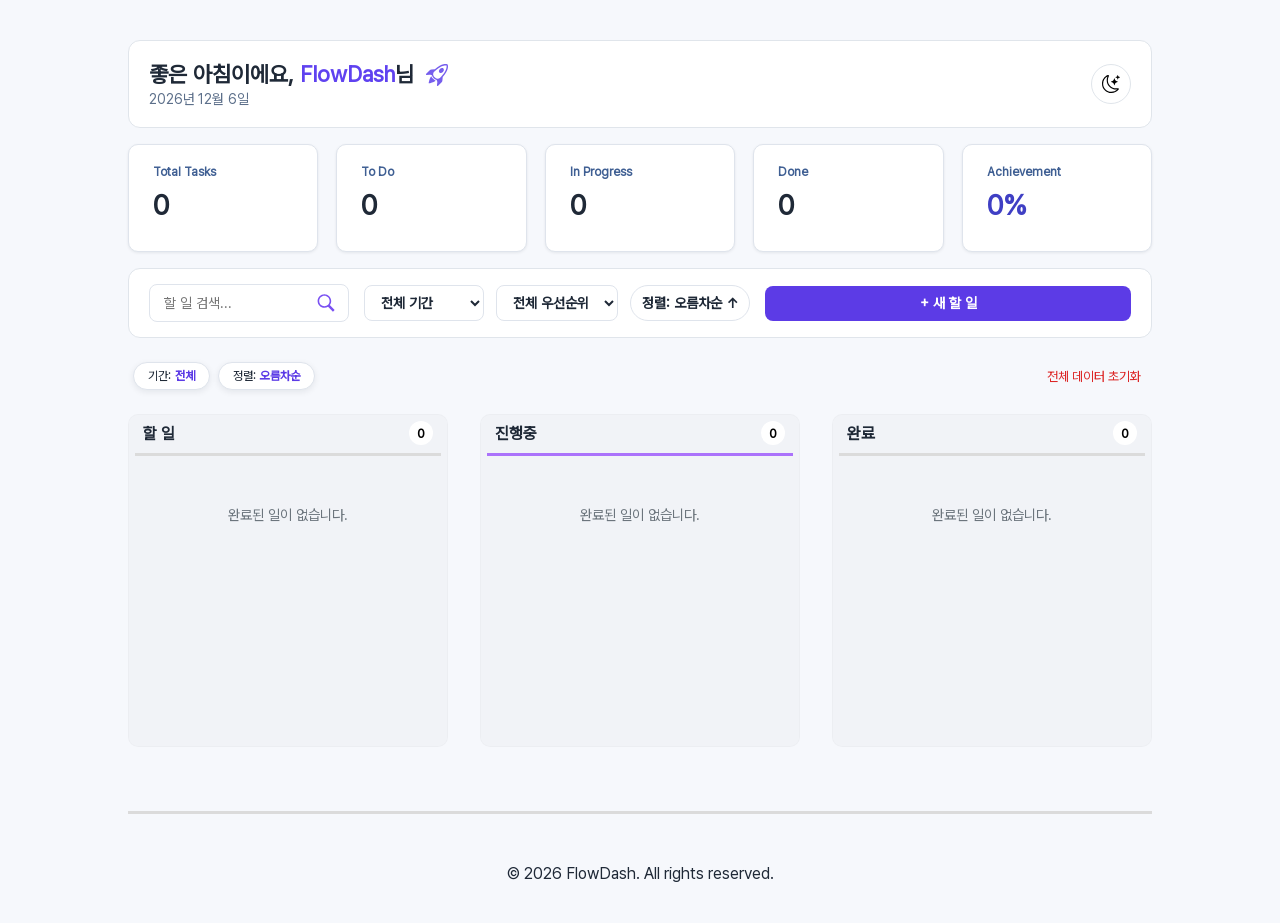
==== index.html @ 1a7e43b2 "조민호 삭제 확인 문구 추가" ====
<!doctype html>
<html lang="ko">
  <head>
    <meta charset="UTF-8" />
    <meta name="viewport" content="width=device-width, initial-scale=1.0" />
    <title>FlowDash</title>
    <link rel="stylesheet" href="reset.css" />
    <link rel="stylesheet" href="base.css" />
  </head>
  <body>
    <!-- 0708 정우석 헤더작업 -->

    <div class="container">
      <div class="header">
        <div class="header-text-box">
          <h1>
            <span id="greeting-message">안녕하세요</span>
            <span id="nickname" class="nickname-display">Task</span>님
            <span id="random-icon"></span>
          </h1>
          <p id="current-date" class="header-date"></p>
        </div>
        <button id="theme-toggle" class="theme-toggle-btn" title="테마 변경">
          <svg
            xmlns="http://www.w3.org/2000/svg"
            width="18"
            height="18"
            fill="currentColor"
            class="bi bi-moon-stars"
            viewBox="0 0 16 16"
          >
            <path
              d="M6 .278a.77.77 0 0 1 .08.858 7.2 7.2 0 0 0-.878 3.46c0 4.021 3.278 7.277 7.318 7.277q.792-.001 1.533-.16a.79.79 0 0 1 .81.316.73.73 0 0 1-.031.893A8.35 8.35 0 0 1 8.344 16C3.734 16 0 12.286 0 7.71 0 4.266 2.114 1.312 5.124.06A.75.75 0 0 1 6 .278M4.858 1.311A7.27 7.27 0 0 0 1.025 7.71c0 4.02 3.279 7.276 7.319 7.276a7.32 7.32 0 0 0 5.205-2.162q-.506.063-1.029.063c-4.61 0-8.343-3.714-8.343-8.29 0-1.167.242-2.278.681-3.286"
            />
            <path
              d="M10.794 3.148a.217.217 0 0 1 .412 0l.387 1.162c.173.518.579.924 1.097 1.097l1.162.387a.217.217 0 0 1 0 .412l-1.162.387a1.73 1.73 0 0 0-1.097 1.097l-.387 1.162a.217.217 0 0 1-.412 0l-.387-1.162A1.73 1.73 0 0 0 9.31 6.593l-1.162-.387a.217.217 0 0 1 0-.412l1.162-.387a1.73 1.73 0 0 0 1.097-1.097zM13.863.099a.145.145 0 0 1 .274 0l.258.774c.115.346.386.617.732.732l.774.258a.145.145 0 0 1 0 .274l-.774.258a1.16 1.16 0 0 0-.732.732l-.258.774a.145.145 0 0 1-.274 0l-.258-.774a1.16 1.16 0 0 0-.732-.732l-.774-.258a.145.145 0 0 1 0-.274l.774-.258c.346-.115.617-.386.732-.732z"
            />
          </svg>

          <svg
            xmlns="http://www.w3.org/2000/svg"
            width="16"
            height="16"
            fill="currentColor"
            class="bi bi-sun-fill"
            viewBox="0 0 16 16"
          >
            <path
              d="M8 12a4 4 0 1 0 0-8 4 4 0 0 0 0 8M8 0a.5.5 0 0 1 .5.5v2a.5.5 0 0 1-1 0v-2A.5.5 0 0 1 8 0m0 13a.5.5 0 0 1 .5.5v2a.5.5 0 0 1-1 0v-2A.5.5 0 0 1 8 13m8-5a.5.5 0 0 1-.5.5h-2a.5.5 0 0 1 0-1h2a.5.5 0 0 1 .5.5M3 8a.5.5 0 0 1-.5.5h-2a.5.5 0 0 1 0-1h2A.5.5 0 0 1 3 8m10.657-5.657a.5.5 0 0 1 0 .707l-1.414 1.415a.5.5 0 1 1-.707-.708l1.414-1.414a.5.5 0 0 1 .707 0m-9.193 9.193a.5.5 0 0 1 0 .707L3.05 13.657a.5.5 0 0 1-.707-.707l1.414-1.414a.5.5 0 0 1 .707 0m9.193 2.121a.5.5 0 0 1-.707 0l-1.414-1.414a.5.5 0 0 1 .707-.707l1.414 1.414a.5.5 0 0 1 0 .707M4.464 4.465a.5.5 0 0 1-.707 0L2.343 3.05a.5.5 0 1 1 .707-.707l1.414 1.414a.5.5 0 0 1 0 .708"
            />
          </svg>
        </button>
      </div>
      <!-- 0708 정우석 헤더작업 끝 -->

      <!-- 0708 조민호 통계대쉬보드 작업-->
      <section class="stats-section" aria-label="Todo statistics">
        <article class="stat-card">
          <h3 class="stat-title">Total Tasks</h3>
          <p class="stat-number" id="stat-total">0</p>
        </article>

        <article class="stat-card">
          <h3 class="stat-title">To Do</h3>
          <p class="stat-number" id="stat-todo">0</p>
        </article>

        <article class="stat-card">
          <h3 class="stat-title">In Progress</h3>
          <p class="stat-number" id="stat-doing">0</p>
        </article>

        <article class="stat-card">
          <h3 class="stat-title">Done</h3>
          <p class="stat-number" id="stat-done">0</p>
        </article>

        <article class="stat-card">
          <h3 class="stat-title">Achievement</h3>
          <p class="stat-number achievement" id="stat-achievement">0%</p>
        </article>
        <!-- 0708 조민호 통계대쉬보드 작업 끝 -->
      </section>

      <!-- 0708 정현우 서치부분 시작 -->
      <!-- 0709 정현우 서치부분 (검색창 깨짐 > 수정중) -->
      <section class="search-section">
        <div class="search-div">
          <div class="search-left-group">
            <div class="search-box">
              <input
                id="todo-search-input"
                type="search"
                placeholder="할 일 검색..."
              />
              <button type="button" class="search-btn">
                <svg
                  xmlns="http://www.w3.org/2000/svg"
                  x="0px"
                  y="0px"
                  width="20"
                  height="20"
                  viewBox="0 0 50 50"
                  style="fill: #7950f2"
                >
                  <path
                    d="M 21 3 C 11.601563 3 4 10.601563 4 20 C 4 29.398438 11.601563 37 21 37 C 24.355469 37 27.460938 36.015625 30.09375 34.34375 L 42.375 46.625 L 46.625 42.375 L 34.5 30.28125 C 36.679688 27.421875 38 23.878906 38 20 C 38 10.601563 30.398438 3 21 3 Z M 21 7 C 28.199219 7 34 12.800781 34 20 C 34 27.199219 28.199219 33 21 33 C 13.800781 33 8 27.199219 8 20 C 8 12.800781 13.800781 7 21 7 Z"
                  ></path>
                </svg>
              </button>
            </div>
            <!-- 0711 조민호 현우님 부분 수정 작업 시작 -->
            <div class="date-div">
              <select id="period-select" name="date-select">
                <option>전체 기간</option>
                <option>오늘</option>
                <option>최근 7일</option>
              </select>

              <select id="priority-select" name="prio-select">
                <option>전체 우선순위</option>
                <option>낮음</option>
                <option>중간</option>
                <option>높음</option>
              </select>

              <button
                type="button"
                id="sort-toggle-btn"
                class="sort-toggle-btn"
                data-sort="asc"
              >
                정렬: 오름차순 ↑
              </button>
            </div>
          </div>
          <!-- 0711 조민호 현우님 부분 수정 작업 끝 -->
          <button type="button" class="add-work">+ 새 할 일</button>
        </div>
        <!-- 0711 조민호 검색 칩 수정 작업 시작 -->
        <div class="prio-div">
          <div class="filter-chip-group">
            <button type="button" class="prio-btn" id="period-chip">
              기간: <span id="period-chip-text">전체</span>
            </button>

            <button type="button" class="prio-btn" id="sort-chip">
              정렬: <span id="sort-chip-text">오름차순</span>
            </button>

            <button
              type="button"
              class="search-chip is-hidden"
              id="search-chip"
            >
              검색: <span id="search-chip-text"></span>
            </button>

            <button type="button" class="prio-btn is-hidden" id="priority-chip">
              우선순위: <span id="priority-chip-text"></span>
            </button>
          </div>

          <button type="button" class="all-data-reset">
            전체 데이터 초기화
          </button>
        </div>
        <!-- 0711 조민호 검색 칩 수정 작업 끝 -->
        <dialog class="new-dial">
          <form method="dialog" class="add-dial">
            <h2>새 할 일</h2>
            <span id="title-error" class="title-error-msg">내용을 입력하세요</span></h2>
            <div class="title-dial">
              <label>제목*</label>
              <input
                class="title-input"
                ,
                type="text"
                placeholder="할 일을 입력하세요..."
              />
            </div>

            <div class="text-dial">
              <label>내용</label>
              <input
                class="content-input"
                ,
                type="text"
                placeholder="내용을 입력하세요..."
              />
            </div>

            <div class="date-dial">
              <label>마감일</label>
              <input class="date-input" , type="date" />
            </div>

            <div class="prio-dial">
              <label>우선순위</label>
              <div class="radio-group">
                <input
                  type="radio"
                  id="prio-high"
                  name="priority"
                  value="높음"
                />
                <label for="prio-high" class="label-high">높음</label>

                <input
                  type="radio"
                  id="prio-mid"
                  name="priority"
                  value="중간"
                />
                <label for="prio-mid" class="label-mid">중간</label>
                <input
                  type="radio"
                  id="prio-low"
                  name="priority"
                  value="낮음"
                  checked
                />
                <label for="prio-low" class="label-low">낮음</label>
              </div>
            </div>

            <div class="status-dial">
              <label>상태</label>
              <select>
                <option>할 일</option>
                <option>진행중</option>
                <option>완료</option>
              </select>
            </div>

            <div class="dial-btn">
              <button type="button" class="dial-cancle-btn">취소</button>
              <button type="submit" class="dial-add-btn">추가하기</button>
            </div>
          </form>
        </dialog>
        <!-- 0714 조민호 삭제 확인 문구 시작 -->
        <dialog class="delete-dial">
        <div class="delete-dial-box">
          <h2 id="delete-modal-title">할 일 삭제</h2>
          <p id="delete-modal-message">
          이 할 일을 정말로 삭제하시겠습니까?<br />
          삭제한 할 일은 복구할 수 없습니다.
          </p>
        <div class="delete-dial-btn">
      <button type="button" class="delete-cancel-btn">취소</button>
      <button type="button" class="delete-confirm-btn">삭제</button>
        </div>
      </div>
    </dialog>
    <!-- 0714 조민호 삭제 확인 문구 끝 -->
      </section>
      <!-- 0708 정현우 서치부분 끝-->
      <!-- 0709 정현우 서치부분 (검색창 깨짐 > 수정중) -->

      <!--07/08 최우원 시작-->
      <section class="todo_section">
        <div class="todo-list">
          <h2 class="title">
            할 일
            <span class="todo-count">0</span>
          </h2>
          <div class="todo-items"></div>
          <p class="hidden-message">완료된 일이 없습니다.</p>
        </div>
        <div class="in-progress-list">
          <h2 class="title">
            진행중
            <span class="in-progress-count">0</span>
          </h2>
          <div class="in-progress-items"></div>
          <p class="hidden-message">완료된 일이 없습니다.</p>
        </div>
        <div class="done-list">
          <h2 class="title">
            완료
            <span class="done-count">0</span>
          </h2>
          <div class="done-items"></div>
          <p class="hidden-message">완료된 일이 없습니다.</p>
        </div>
      </section>
      <footer>&copy; 2026 FlowDash. All rights reserved.</footer>
      <!--07/08 최우원 끝-->
    </div>

    <!--07/10 최우원 시작-->
    <template class="todo-template">
      <article class="todo-card">
        <div class="todo-card_header">
          <span class="todo-card__priority"></span>
          <span class="todo_card_delete">X</span>
        </div>

        <h3 class="todo-card__title-text"></h3>

        <p class="todo-card__content-text"></p>

        <div class="todo-card__info">
          <span class="todo-card__date">
            <span class="todo-card__icon">📅</span>
            <span class="todo-card__date-text"></span>
            <span class="todo-card__time"></span>
          </span>
        </div>
        <div class="todo-card__modify hidden">
          <span class="todo-card__modify-icon">✏️</span>
          <span class="todo-card__modify-date-text"></span>
          <span class="todo-card__modify-time"></span>
        </div>
      </article>
    </template>
    <!--07/10 최우원 끝-->

    <script defer src="app.js"></script>
  </body>
</html>
---- base.css ----
@font-face {
  font-family: "PretendardVariable";
  src: url("./fonts/PretendardVariable.ttf") format("truetype");
  font-weight: normal;
  font-style: normal;
}

body {
  margin: 0;

  background-color: #e0e5eb;
  font-family: "PretendardVariable", Arial, sans-serif;
  color: #131820;

  background-color: #e0e5eb;
  font-family: Arial, sans-serif;
  color: #131820;

  background-color: #f6f8fc;
  font-family: "PretendardVariable", Arial, sans-serif;
  color: #1f2937;
}

/* 0708 정우석*/
.container {
  max-width: 1200px;
  /*width: 100%;*/
  width: 80%;
  margin: 40px auto;
}

.header {
  display: flex;
  justify-content: space-between;
  align-items: center;
  background-color: #fff;
  /*padding: 22px;*/
  padding: 20px;
  border-radius: 12px;
  border: 1px solid #e0e5eb;
}

.header-text-box h1 {
  margin-top: 0;
  margin-bottom: 4px;
  font-size: 22px;
}

.header-date {
  color: #5c6f8a;
  font-weight: 400;
  font-size: 14px;
  margin: 0;
  letter-spacing: -0.1px;
}

.nickname-display {
  color: #5f42f0;
  font-weight: bold;
}

.theme-toggle-btn {
  background: none;
  border: 1px solid #e0e5eb;
  border-radius: 50%;
  width: 40px;
  height: 40px;
  font-size: 20px;
  display: flex;
  align-items: center;
  justify-content: center;
  cursor: pointer;
}

.theme-toggle-btn:hover {
  background-color: #e0e5eb;
  border-color: #5f42f0;
  color: #5f42f0;
}
/* 0708 정우석 헤더 작업 끝*/

/* 0711 정우석 다크모드 추가 */
body {
  margin: 0;
  background-color: #f6f8fc;
  font-family: "PretendardVariable", Arial, sans-serif;
  color: #1f2937;
  transition:
    background-color 0.3s ease,
    color 0.3s ease;
}

.theme-toggle-btn .bi-sun-fill,
.theme-toggle-btn .bi-moon-stars {
  display: none;
}

body:not(.dark) .theme-toggle-btn .bi-moon-stars {
  display: block;
}

body.dark .theme-toggle-btn .bi-sun-fill {
  display: block;
}

/* 0710 정우석 닉네임 편집 작업 시작 */
.nickname-display {
  cursor: pointer;
  padding: 0;
  border-bottom: 2px solid transparent;
  transition: background-color 0.2s;
}

.nickname-display:hover {
  border-color: #5f42f0;
}

.nickname-input {
  font-size: 1em;
  font-weight: bold;
  color: #5f32f0;
  border: 1px solid #1a56db;
  border-radius: 0.2em;
  outline: none;
  padding: 0 0.2em;
  margin: 0;
  background-color: #f6f6fc;
  box-sizing: border-box;
}
/* 0710 정우석 닉네임 편집 작업 끝 */

/* 0708 조민호 통계대쉬보드 작업*/

.stats-section {
  display: grid;
  grid-template-columns: repeat(5, 1fr);
  gap: 18px;
  /*padding: 16px 24px;*/
  padding: 16px 0;
}

.stat-card {
  /*min-height: 86px;*/
  height: 12vh;
  padding: 20px 24px;
  background-color: #ffffff;
  border: 1px solid #dfe4ec;
  border-radius: 10px;
  box-shadow: 0 1px 3px rgba(15, 23, 42, 0.08);
}

.stat-card:hover {
  transform: translateY(-1px);
  box-shadow: 0 8px 18px rgba(15, 23, 42, 0.14);
  border-color: #c9d3e3;
}

.stat-title {
  margin: 0 0 12px;
  font-size: 12px;
  font-weight: 600;
  color: #3f5f93;
}

.stat-number {
  margin: 0;
  font-size: 28px;
  font-weight: 800;
  line-height: 1;
  color: #1f2937;
}

.stat-number.achievement {
  color: #3f3fc4;
}

@media (min-width: 320px) and (max-width: 768px) {
  .stats-section {
    /*grid-template-columns: 1fr;*/
    grid-template-columns: repeat(2, 1fr);
    /*padding: 12px;*/
    padding: 12px 0 12px;
    gap: 12px;
  }

  .stat-card {
    padding: 18px 20px;
  }
}

@media (min-width: 768px) and (max-width: 1199px) {
  .stats-section {
    grid-template-columns: repeat(3, 1fr);
  }

  .stat-card:last-child {
    /*grid-column: span 2;*/
    grid-column: span 1;
  }
}

@media (min-width: 1200px) {
  .stats-section {
    grid-template-columns: repeat(5, 1fr);
  }
}

/* 0708 조민호 통계대쉬보드 작업 끝*/

/* 0708 정현우 css 시작 */
/* 0709 정현우 @media 쿼리추가 */
/* 0711 새할일창 css 추가 */
.search-section {
  width: 100%;
}

.search-div {
  display: flex;
  align-items: center;
  justify-content: space-between;
  background-color: #ffffff;
  padding: 15px 20px;
  border-radius: 12px;
  border: 1px solid #e0e5eb;
  gap: 15px;
  width: 100%;
  box-sizing: border-box;
  margin-bottom: 24px;
}

.search-left-group {
  display: flex;
  align-items: center;
  gap: 15px;
  flex: none;
}

.search-box {
  display: flex;
  align-items: center;
  border: 1px solid #dfe4ec;
  border-radius: 8px;
  padding: 8px 12px;
  background-color: #ffffff;
  width: 200px;
}

.search-box input[type="search"] {
  border: 0;
  font-size: 14px;
  color: #1f2937;
  width: 100%;
  outline: none;
  background: transparent;
}

.search-btn {
  background: none;
  border: none;
  cursor: pointer;
  font-size: 14px;
  padding: 0;
  display: flex;
  align-items: center;
  justify-content: center;
}

.date-div {
  display: flex;
  align-items: center;
  gap: 12px;
}

.date-div select {
  padding: 8px 12px;
  border: 1px solid #dfe4ec;
  border-radius: 8px;
  font-size: 14px;
  color: #1f2937;
  outline: none;
  background-color: #ffffff;
  cursor: pointer;
  width: auto;
  min-width: 120px;
  font-weight: 600;
}

.add-work {
  background-color: #5c3be6;
  color: #ffffff;
  border: none;
  border-radius: 8px;
  padding: 12px 24px;
  font-size: 14px;
  font-weight: 600;
  cursor: pointer;
  white-space: nowrap;
  flex: 1;
  display: flex;
  align-items: center;
  justify-content: center;
  height: 35px;
}

.prio-div {
  display: flex;
  align-items: center;
  justify-content: space-between;
  margin-top: 0px;
  margin-bottom: 24px;
  padding: 0 5px;
}

.prio-btn {
  background-color: #ffffff;
  border: 1px solid #dfe4ec;
  border-radius: 20px;
  padding: 6px 14px;
  font-size: 12px;
  color: #1f2937;
  cursor: pointer;
}

.all-data-reset {
  background: none;
  border: none;
  color: #dc2626;
  font-size: 13px;
  font-weight: 500;
  cursor: pointer;
}

dialog.new-dial {
  border: 1px solid #e0e5eb;
  border-radius: 16px;
  box-shadow: 0 10px 25px rgba(0, 0, 0, 0.05);
  padding: 28px;
  width: 100%;
  max-width: 440px;
  background-color: #ffffff;
}

dialog.new-dial::backdrop {
  background-color: rgba(0, 0, 0, 0.3);
}

.add-dial {
  display: flex;
  flex-direction: column;
  gap: 20px;
}

.add-dial h2 {
  margin: 0 0 4px 0;
  font-size: 22px;
  font-weight: 700;
  color: #1f2937;
}

.title-dial,
.text-dial,
.date-dial,
.prio-dial,
.status-dial {
  display: flex;
  flex-direction: column;
  gap: 8px;
}

.add-dial label {
  font-size: 14px;
  font-weight: 600;
  color: #4b5563;
}

.add-dial input[type="text"],
.add-dial input[type="date"],
.add-dial select {
  width: 100%;
  box-sizing: border-box;
  padding: 12px 14px;
  border: 1px solid #dfe4ec;
  border-radius: 10px;
  font-size: 14px;
  color: #1f2937;
  background-color: #ffffff;
  outline: none;
  appearance: none;
}

.status-dial {
  position: relative;
}

.status-dial select {
  background-image: url("data:image/svg+xml,%3Csvg xmlns='http://www.w3.org/2000/svg' width='12' height='12' fill='%234b5563' viewBox='0 0 16 16'%3E%3Cpath d='M7.247 11.14 2.451 5.658C1.885 5.013 2.345 4 3.204 4h9.592a1 1 0 0 1 .753 1.659l-4.796 5.48a1 1 0 0 1-1.506 0z'/%3E%3C/svg%3E");
  background-repeat: no-repeat;
  background-position: calc(100% - 14px) center;
  padding-right: 40px;
}

.radio-group {
  display: flex;
  gap: 10px;
}

.radio-group input[type="radio"] {
  display: none;
}

.radio-group label {
  flex: 1;
  text-align: center;
  padding: 10px 0;
  border: 1px solid #dfe4ec;
  border-radius: 20px;
  font-size: 14px;
  cursor: pointer;
  background-color: #ffffff;
  transition: all 0.2s ease;
}

.radio-group .label-high {
  color: #dc2626;
  border-color: #fca5a5;
}
.radio-group .label-mid {
  color: #d97706;
  border-color: #fcd34d;
}
.radio-group .label-low {
  color: #059669;
  border-color: #6ee7b7;
}

.radio-group input[id="prio-high"]:checked + label {
  background-color: #dc2626;
  color: #ffffff;
  border-color: #dc2626;
}
.radio-group input[id="prio-mid"]:checked + label {
  background-color: #d97706;
  color: #ffffff;
  border-color: #d97706;
}
.radio-group input[id="prio-low"]:checked + label {
  background-color: #059669;
  color: #ffffff;
  border-color: #059669;
}

.dial-btn {
  display: flex;
  justify-content: flex-end;
  gap: 12px;
  margin-top: 10px;
}

.dial-cancle-btn,
.dial-add-btn {
  padding: 12px 20px;
  border-radius: 10px;
  font-size: 14px;
  font-weight: 600;
  cursor: pointer;
  border: none;
}

.dial-cancle-btn {
  background-color: #f3f4f6;
  color: #4b5563;
}

.dial-add-btn {
  background-color: #7950f2;
  color: #ffffff;
}

@media (max-width: 768px) {
  .search-div {
    flex-direction: column;
    align-items: stretch;
    margin-bottom: 24px;
    gap: 15px;
  }

  .search-left-group {
    flex-direction: column;
    align-items: stretch;
    gap: 12px;
  }

  .date-div {
    flex-direction: column;
    align-items: stretch;
    gap: 8px;
  }

  .search-box {
    width: 100%;
  }

  .add-work {
    width: 100%;
  }
}
.prio-div {
  display: flex;
  align-items: center;
  justify-content: space-between;
  margin-top: 0px;
  padding: 0 5px;
}

.prio-btn {
  background-color: #ffffff;
  border: 1px solid #dfe4ec;
  border-radius: 20px;
  padding: 6px 14px;
  font-size: 12px;
  color: #1f2937;
  cursor: pointer;
}

.all-data-reset {
  background: none;
  border: none;
  color: #dc2626;
  font-size: 13px;
  font-weight: 500;
  cursor: pointer;
}

@media (max-width: 768px) {
  .search-div {
    flex-direction: column;
    align-items: stretch;
    gap: 15px;
  }

  .search-left-group {
    flex-direction: column;
    align-items: stretch;
    gap: 12px;
  }

  .date-div {
    flex-direction: column;
    align-items: stretch;
    gap: px;
  }

  .search-box {
    width: 100%;
  }

  .add-work {
    width: 100%;
    margin-left: 0;
  }
}

.prio-div {
  display: flex;
  align-items: center;
  justify-content: space-between;
  margin-top: 12px;
  padding: 0 5px;
}

.prio-btn {
  background-color: #ffffff;
  border: 1px solid #dfe4ec;
  border-radius: 20px;
  padding: 6px 14px;
  font-size: 12px;
  color: #1f2937;
  cursor: pointer;
}

.all-data-reset {
  background: none;
  border: none;
  color: #dc2626;
  font-size: 13px;
  font-weight: 500;
  cursor: pointer;
}

@media (max-width: 768px) {
  .search-div {
    flex-direction: column;
    align-items: stretch;
    gap: 15px;
  }

  .search-left-group {
    flex-direction: column;
    align-items: stretch;
    gap: 12px;
  }

  .date-div {
    flex-direction: column;
    align-items: stretch;
    gap: 8px;
  }

  .add-work {
    width: 100%;
  }
}

.prio-div {
  display: flex;
  align-items: center;
  justify-content: space-between;
  margin-top: 15px;
  padding: 0 5px;
}

.prio-btn {
  background-color: #ffffff;
  border: 1px solid #dfe4ec;
  border-radius: 20px;
  padding: 6px 14px;
  font-size: 12px;
  color: #1f2937;
  cursor: pointer;
}

.all-data-reset {
  background: none;
  border: none;
  color: #dc2626;
  font-size: 13px;
  font-weight: 500;
  cursor: pointer;
}

@media (max-width: 768px) {
  .search-div {
    flex-direction: column;
    align-items: stretch;
    gap: 15px;
  }

  .search-left-group {
    flex-direction: column;
    align-items: stretch;
    gap: 12px;
  }

  .date-div {
    flex-direction: column;
    align-items: stretch;
    gap: 8px;
  }

  .add-work {
    width: 100%;
  }
}

@media (max-width: 480px) {
  .search-all-box {
    display: flex;
    flex-direction: column;
    padding: 12px;
    gap: 12px;
  }

  .search-left-box {
    display: flex;
    flex-direction: column;
    width: 100%;
    gap: 8px;
  }

  .search-search-box,
  .date-div,
  .add-work {
    width: 100%;
  }
}

@media (min-width: 480px) and (max-width: 768px) {
  .search-all-box {
    display: flex;
    flex-wrap: wrap;
    padding: 12px;
    gap: 12px;
  }
}

@media (min-width: 768px) and (max-width: 1199px) {
  .search-all-box {
    display: flex;
    flex-direction: row;
    justify-content: space-between;
    align-items: center;
    padding: 12px;
    gap: 12px;
  }

  .search-left-box {
    display: flex;
    flex-direction: row;
    align-items: center;
    gap: 12px;
    flex: 1;
  }
}
dialog.new-dial {
  border: 1px solid #e0e5eb;
  border-radius: 12px;
  box-shadow: 0 4px 16px rgba(0, 0, 0, 0.08);
  padding: 24px;
  width: 100%;
  max-width: 400px;
  background-color: #ffffff;
}

dialog.new-dial::backdrop {
  background-color: rgba(0, 0, 0, 0.4);
}

.add-dial {
  display: flex;
  flex-direction: column;
  gap: 16px;
}

.add-dial h2 {
  margin: 0 0 4px 0;
  font-size: 20px;
  font-weight: bold;
  color: #1f2937;
}

.title-dial,
.content-dial,
.date-dial,
.prio-dial,
.dial-dial {
  display: flex;
  flex-direction: column;
  gap: 8px;
}

.add-dial label {
  font-size: 14px;
  font-weight: 600;
  color: #4b5563;
}

.add-dial input[type="text"],
.add-dial input[type="date"],
.add-dial textarea {
  width: 100%;
  box-sizing: border-box;
  padding: 10px 12px;
  border: 1px solid #dfe4ec;
  border-radius: 8px;
  font-size: 14px;
  color: #1f2937;
  background-color: #ffffff;
  outline: none;
}

.add-dial textarea {
  resize: none;
  height: 70px;
}

.radio-group,
.dial-check {
  display: flex;
  gap: 8px;
}

.radio-group input[type="radio"],
.dial-check input[type="radio"] {
  display: none;
}

.radio-group label,
.dial-check label {
  flex: 1;
  text-align: center;
  padding: 10px 0;
  border: 1px solid #dfe4ec;
  border-radius: 8px;
  font-size: 14px;
  color: #4b5563;
  background-color: #ffffff;
  cursor: pointer;
}

.radio-group input[type="radio"]:checked + label,
.dial-check input[type="radio"]:checked + label {
  background-color: #7950f2;
  color: #ffffff;
  border-color: #7950f2;
}

.dial-btn {
  display: flex;
  justify-content: flex-end;
  gap: 12px;
  margin-top: 8px;
}

.dial-cancle-btn,
.dial-add-btn {
  padding: 10px 16px;
  border-radius: 8px;
  font-size: 14px;
  font-weight: 600;
  cursor: pointer;
}

.dial-cancle-btn {
  background-color: #f3f4f6;
  border: 1px solid #e5e7eb;
  color: #4b5563;
}

.dial-add-btn {
  background-color: #7950f2;
  border: 1px solid #7950f2;
  color: #ffffff;
}

.error-msg {
  color: #ef4444;
}

.title-error-msg {
  color: #ff4d4f;

  font-size: 13px;
  font-weight: bold;
  margin-bottom: 2px;
}

/* 0708 정현우 css 끝 */
/* 0709 정현우 @media 쿼리추가 */
/* 0711 새할일창 css 추가 */

/* 07/10 최우원 작업 시작 */

.todo-card {
  background: #f6f7f9;
  border: 1px solid #e0e5eb;
  box-shadow: 0 0 5px #6c6c6c;
  transition: box-shadow 0.2s ease;
  border-radius: 8px;
  padding: 12px;
  margin-top: 10px;
  cursor: pointer;
}

.todo-card:hover {
  box-shadow: 0 0 8px #7a68fc;
  transform: translateY(-1px);
}

.todo-card:hover .todo_card_delete {
  opacity: 1;
  pointer-events: auto;
}

.todo-card__title-text {
  margin-bottom: 6px;
  font-size: 15px;
  font-weight: bold;
}

/* 7/13 새벽, 완료된 할일 배경색 및 폰트 색상 변경 시작*/

.todo-card-deletebackgroundcolor {
  background-color: #f6f7f9;
}

.todo-card__title-deleteline {
  text-decoration: line-through;
  color: #838383;
}

.todo-card-deletebackgroundcolor .todo-card__content-text,
.todo-card-deletebackgroundcolor .todo-card__icon,
.todo-card-deletebackgroundcolor .todo-card__date-text,
.todo-card-deletebackgroundcolor .todo-card__time,
.todo-card-deletebackgroundcolor .todo-card__modify-icon,
.todo-card-deletebackgroundcolor .todo-card__modify-date-text,
.todo-card-deletebackgroundcolor .todo-card__modify-time {
  color: #838383;
}

/* 7/13 새벽, 완료된 할일 배경색 및 폰트 색상 변경 끝*/

.todo-card_header {
  display: flex;
  justify-content: space-between;
}

.todo_card_delete {
  display: flex;
  justify-content: center;
  align-items: center;
  /*cursor: pointer;*/
  font-size: 13px;
  border-radius: 50%;
  background-color: #6c757d;
  color: white;
  width: 20px;
  height: 20px;
  font-size: 0.7rem;
  opacity: 0;
  pointer-events: none;
  transition: opacity 0.1s;
}

.todo-card__content-text {
  margin-bottom: 6px;
  font-size: 10px;
}

.todo-card__info {
  display: flex;
  justify-content: space-between;
  font-size: 12px;
}

/* 07/12 최우원 추가 및 수정 */

.todo-card__priority {
  font-weight: bold;
  font-size: 12px;
  margin: 3px 0;
}

.todo-card__priority_low {
  color: #17c200;
  background-color: #e6ffe2;
}

.todo-card__priority_medium {
  color: #ff8d02;
  background-color: #fff9a3;
}

.todo-card__priority_high {
  color: #ff2121;
  background-color: #ffc6c6;
}

/* 07/12 최우원 추가 및 수정 */
/* 07/10 최우원 작업 끝 */

/* 7/13 수정시간 추가 */
.todo-card__modify-icon {
  font-size: 11px;
}

.todo-card__modify {
  display: flex;
  justify-content: start;
  gap: 4px;
  font-size: 12px;
}

.todo-card__modify.hidden {
  display: none;
}
/* 7/13 수정시간 추가 */

/* 07/08 최우원 작업 시작 */

.todo_section {
  display: flex;
  flex-wrap: nowrap;
  /*justify-content: center;*/
  justify-content: space-between;
  gap: 2rem;
  /*height: 60vh;*/
  margin-bottom: 4rem;
}

.todo-list,
.in-progress-list,
.done-list {
  width: 40%;
  min-height: 333px;
  height: auto;
  border: 1px solid rgba(0, 0, 0, 0.02);
  display: flex;
  flex-wrap: nowrap;
  flex-direction: column;
  background-color: rgba(0, 0, 0, 0.02);
  border-radius: 10px;
  padding: 0.5vw;
}

.title {
  display: flex;
  justify-content: space-between;
  align-items: center;
  border-bottom: 3px solid #dbdbdb;
  padding: 0 0.6vw 0.6vw;
}

.in-progress-list .title {
  border-bottom: 3px solid #ab72fb;
}

h2 {
  font-size: 1rem;
}

.todo-count,
.in-progress-count,
.done-count {
  width: 24px;
  height: 24px;
  display: flex;
  justify-content: center;
  align-items: center;
  border-radius: 50%;
  background-color: #6c757d;
  color: white;
  font-size: 0.8rem;
}

footer {
  display: flex;
  justify-content: center;
  border-top: 3px solid #dbdbdb;
  padding-top: 50px;
}

/* 07/08 최우원 작업 끝 */

/* 07/09 최우원 작업 시작 */

@media (max-width: 768px) {
  .todo_section {
    flex-direction: column;
    align-items: center;
    height: auto;
  }

  .todo-list,
  .in-progress-list,
  .done-list {
    width: 100%;
    min-height: 322px;
  }
}

/* 07/09 최우원 작업 끝 */

/* 07/10 최우원 작업 시작 */

.hidden-message {
  text-align: center;
  color: #6c757d;
  font-size: 0.9rem;
  margin-top: 50px;
}

.hidden-message.hidden {
  display: none;
}
/* 07/10 최우원 작업 끝 */
/* 0710 조민호 검색 칩 시작 */

.prio-div {
  display: flex;
  align-items: center;
  justify-content: flex-start;
  gap: 10px;
  margin-top: 15px;
  padding: 0 5px;
}

.all-data-reset {
  margin-left: auto;
}

.search-chip {
  display: inline-flex;
  align-items: center;
  gap: 4px;
  background-color: #ffffff;
  border: 1px solid #dfe4ec;
  border-radius: 20px;
  padding: 6px 14px;
  font-size: 12px;
  color: #1f2937;
  cursor: default;
  box-shadow: 0 2px 6px rgba(15, 23, 42, 0.08);
}

/* 검색어 부분 강조 */
.search-chip #search-chip-text {
  color: #5c3be6;
  font-weight: 700;
}

.search-chip.is-hidden {
  display: none;
}

/* 0710 조민호 검색 칩 끝 */

/* 0711 정우석 다크모드 추가 */
body.dark {
  background-color: #131820;
  color: #f1f5f9;
}

body.dark .header,
body.dark .stat-card,
body.dark .search-div {
  background-color: #171d26;
  border-color: #263140;
  color: #f1f5f9;
}

body.dark .stat-number,
body.dark .stat-title {
  color: #f1f5f9;
}

body.dark .todo-list,
body.dark .in-progress-list,
body.dark .done-list {
  background-color: rgba(0, 0, 0, 0.02);
  border-color: #2b3547;
}
body.dark .title {
  border-bottom-color: #242f3e;
  color: #f1f5f9;
}

body.dark .todo-card {
  background-color: #1f2733;
  border-color: #263140;
  color: #f1f5f9;
}
body.dark .todo-card__title-text {
  color: #f1f5f9;
}
body.dark .todo-card__content-text,
body.dark .todo-card__date-text,
body.dark .todo-card__modify-date-text,
body.dark .todo-card__modify-time,
body.dark .todo-card__info span {
  color: #94a3b8;
}
body.dark .prio-btn,
body.dark .search-chip {
  background-color: #1b2330;
  border-color: #2b3547;
  color: #765eed;
}
body.dark .search-box,
body.dark .date-div select {
  background-color: #131820;
  border-color: #2b3547;
  color: #f1f5f9;
}
body.dark .search-box input[type="search"] {
  color: #f1f5f9;
}

body.dark .theme-toggle-btn {
  background-color: transparent;
  border-color: #765eed;
  color: #765eed;
}
body.dark .theme-toggle-btn:hover {
  background-color: #2b3547;
  border-color: #765eed;
  color: #765eed;
}

/* 0711 정우석 다크모드 작업 끝 */

/* 0711 조민호 필터 칩 개선 작업 시작 */
.prio-div {
  display: flex;
  align-items: center;
  justify-content: space-between;
  gap: 12px;
  margin-top: 15px;
  padding: 0 5px;
}

.filter-chip-group {
  display: flex;
  align-items: center;
  flex-wrap: wrap;
  gap: 8px;
}

.prio-btn,
.search-chip {
  display: inline-flex;
  align-items: center;
  gap: 4px;
  background-color: #ffffff;
  border: 1px solid #dfe4ec;
  border-radius: 20px;
  padding: 6px 14px;
  font-size: 12px;
  color: #1f2937;
  cursor: default;
  box-shadow: 0 2px 6px rgba(15, 23, 42, 0.08);
}

.search-chip span,
#period-chip-text,
#sort-chip-text,
#priority-chip-text {
  color: #5c3be6;
  font-weight: 700;
}

.is-hidden {
  display: none;
}

.all-data-reset {
  margin-left: auto;
  background: none;
  border: none;
  color: #dc2626;
  font-size: 13px;
  font-weight: 500;
  cursor: pointer;
}

@media (max-width: 768px) {
  .prio-div {
    align-items: flex-start;
    flex-direction: column;
    gap: 10px;
  }

  .filter-chip-group {
    width: 100%;
  }

  .all-data-reset {
    margin-left: 0;
  }
}
/* 0711 조민호 필터 칩 개선 작업 끝 */

/* 0712 정우석 테마 추가 (라이트 모드) */

:root {
  --main-bg: #f6f8fc;
  --main-text: #1f2937;
  --text-muted: #5c6f8a;

  --box-bg: #fff;
  --box-border: #e0e5eb;

  --card-bg: #fff;
  --card-border: #dfe4ec;
  --card-text-muted: #6c757d;

  --list-bg: #b6b6b6;
  --list-border: #000;

  --input-bg: #fff;
  --btn-piro-bg: #fff;

  --point-purple: #5f42f0;
  --point-purpple-dark: #5c3bed;
  --point-purple-light: #765eed;
}

/* 0712 정우석 테마 추가 (다크 모드) */

body.dark {
  --main-bg: #131820;
  --main-text: #f1f5f9;
  --text-muted: #f1f5f9;

  --box-bg: #1e2533;
  --box-border: #2b3547;

  --card-bg: #1f2733;
  --card-border: #263140;
  --card-text-muted: #94a3b8;

  --List-bg: #1e2533;
  --List-border: #2b3547;

  --input-bg: #131820;
  --btn-prio-bg: #1b2330;
}

/* 0712 정우석 테마 추가 (카키색) */

body.khaki {
  --main-bg: #f4f5f0;
  --main-text: #2b3014;
  --text-muted: #596139;

  --box-bg: #e2e4d5;
  --box-border: #c0c4ac;

  --card-bg: #fff;
  --card-border: #d1d5c2;
  --card-text-mueted: #737c51;

  --List-bg: #d5d8c5;
  --List-border: #a4a890;

  --input-bg: #f4f5f0;
  --btn-prio-bg: #ebede2;

  --point-purple: #6b7844;
  --point-purple-dark: #4b5320;
  --point-purple-light: #8a9a86;
}
body,
.header,
.stat-card,
.search-div,
.search-box,
.date-div select,
.sort-toggle-btn,
.todo-list,
.in-progress-list,
.done-list,
.title,
.todo-card,
.todo-card__title-text,
.todo-card__content-text,
.prio-btn,
.search-chip,
.theme-toggle-btn {
  transition:
    background-color 0.3s ease,
    color 0.3s ease,
    border-color 0.3s ease,
    box-shadow 0.3s ease;
}
/* 0712 조민호 정렬 토글 버튼 시작 */
.sort-toggle-btn {
  padding: 7px 10px;
  border: 1px solid #dfe4ec;
  border-radius: 20px;
  font-size: 14px;
  color: #1f2937;
  outline: none;
  background-color: #ffffff;
  cursor: pointer;
  width: auto;
  min-width: 120px;
  font-weight: 600;
  height: 36px;
  box-sizing: border-box;
  line-height: 1;
  font-family: inherit;
  box-shadow: none;
  appearance: none;
}

.sort-toggle-btn:hover {
  border-color: #7950f2;
}
/* 0712 조민호 정렬 토글 버튼 끝 */

/* 0713 조민호 정렬 토글 버튼 다크모드 시작 */
body.dark .sort-toggle-btn {
  background-color: #131820;
  border-color: #2b3547;
  color: #f1f5f9;
}

body.dark .sort-toggle-btn:hover {
  background-color: #131820;
  border-color: #7950f2;
  color: #f1f5f9;
}
/* 0713 조민호 정렬 토글 버튼 다크모드 끝 */

body,
button,
input,
select,
textarea {
  font-family: "PretendardVariable", Arial, sans-serif;
}

/* 0714 조민호 새 할 일 모달 다크모드 시작 */
body.dark dialog.new-dial {
  background-color: #171d26;
  border-color: #2b3547;
  color: #f1f5f9;
}

body.dark .add-dial h2,
body.dark .add-dial label {
  color: #f1f5f9;
}

body.dark .add-dial input[type="text"],
body.dark .add-dial input[type="date"],
body.dark .add-dial select,
body.dark .add-dial textarea {
  background-color: #131820;
  border-color: #2b3547;
  color: #f1f5f9;
}

body.dark .add-dial input::placeholder,
body.dark .add-dial textarea::placeholder {
  color: #64748b;
}

body.dark .radio-group label,
body.dark .dial-check label {
  background-color: #131820;
  border-color: #2b3547;
  color: #f1f5f9;
}

body.dark .dial-cancle-btn {
  background-color: #1f2733;
  border: 1px solid #2b3547;
  color: #f1f5f9;
}

body.dark .dial-add-btn {
  background-color: #7950f2;
  border: 1px solid #7950f2;
  color: #ffffff;
}

body.dark dialog.new-dial::backdrop {
  background-color: rgba(0, 0, 0, 0.65);
}

body.dark .add-dial input[type="date"] {
  color-scheme: dark;
}
/* 0714 조민호 새 할 일 모달 다크모드 끝 */

/* 0714 조민호 새 할 일 우선순위 버튼 다크모드 시작 */
body.dark .radio-group .label-high {
  color: #ff6b6b;
  border-color: #ff6b6b;
  background-color: #131820;
}

body.dark .radio-group .label-mid {
  color: #f59e0b;
  border-color: #f59e0b;
  background-color: #131820;
}

body.dark .radio-group .label-low {
  color: #22c55e;
  border-color: #22c55e;
  background-color: #131820;
}

body.dark #prio-high:checked + .label-high {
  background-color: #dc2626;
  border-color: #dc2626;
  color: #ffffff;
}

body.dark #prio-mid:checked + .label-mid {
  background-color: #d97706;
  border-color: #d97706;
  color: #ffffff;
}

body.dark #prio-low:checked + .label-low {
  background-color: #16a34a;
  border-color: #16a34a;
  color: #ffffff;
}
/* 0714 조민호 새 할 일 우선순위 버튼 다크모드 끝 */

/* 0714 조민호 새 할 일 우선순위 버튼 라이트모드 선택 색상 시작 */
body:not(.dark) #prio-high:checked + .label-high {
  background-color: #ff6b6b;
  border-color: #ff6b6b;
  color: #ffffff;
}

body:not(.dark) #prio-mid:checked + .label-mid {
  background-color: #f59e0b;
  border-color: #f59e0b;
  color: #ffffff;
}

body:not(.dark) #prio-low:checked + .label-low {
  background-color: #22c55e;
  border-color: #22c55e;
  color: #ffffff;
}
/* 0714 조민호 새 할 일 우선순위 버튼 라이트모드 선택 색상 끝 */
/* 0714 조민호 푸터 다크모드 시작 */
body.dark footer {
  border-top-color: #263140;
  color: #abb1ba;
}
/* 0714 조민호 푸터 다크모드 끝 */

/* 0714 조민호 보드 카운트 라이트모드 색상 시작 */
body:not(.dark) .todo-count,
body:not(.dark) .in-progress-count,
body:not(.dark) .done-count {
  background-color: #ffffff;
  color: #000000;
}
/* 0714 조민호 보드 카운트 라이트모드 색상 끝 */

/* 0714 조민호 삭제 확인 문구 시작 */
dialog.delete-dial {
  border: 1px solid #e0e5eb;
  border-radius: 16px;
  padding: 28px;
  width: 100%;
  max-width: 420px;
  background-color: #ffffff;
  box-shadow: 0 10px 25px rgba(0, 0, 0, 0.12);
}

dialog.delete-dial::backdrop {
  background-color: rgba(0, 0, 0, 0.45);
  backdrop-filter: blur(4px);
}

.delete-dial-box h2 {
  margin: 0 0 20px;
  font-size: 22px;
  font-weight: 800;
  color: #1f2937;
}

.delete-dial-box p {
  margin: 0;
  font-size: 14px;
  line-height: 1.6;
  color: #4b5563;
}

.delete-dial-btn {
  display: flex;
  justify-content: flex-end;
  gap: 12px;
  margin-top: 60px;
}

.delete-cancel-btn,
.delete-confirm-btn {
  padding: 10px 16px;
  border-radius: 8px;
  font-size: 14px;
  font-weight: 700;
  cursor: pointer;
}

.delete-cancel-btn {
  background-color: transparent;
  border: none;
  color: #4b5563;
}

.delete-confirm-btn {
  background-color: #ffffff;
  border: 1px solid #f3c6c6;
  color: #dc2626;
}

/* 삭제 확인 문구 다크모드 */
body.dark dialog.delete-dial {
  background-color: #171d26;
  border-color: #2b3547;
  color: #f1f5f9;
}

body.dark .delete-dial-box h2 {
  color: #f1f5f9;
}

body.dark .delete-dial-box p {
  color: #cbd5e1;
}

body.dark .delete-cancel-btn {
  color: #cbd5e1;
}

body.dark .delete-confirm-btn {
  background-color: #1f2733;
  border-color: #7f1d1d;
  color: #f87171;
}

body.dark dialog.delete-dial::backdrop {
  background-color: rgba(0, 0, 0, 0.65);
}
/* 0714 조민호 삭제 확인 문구 끝 */
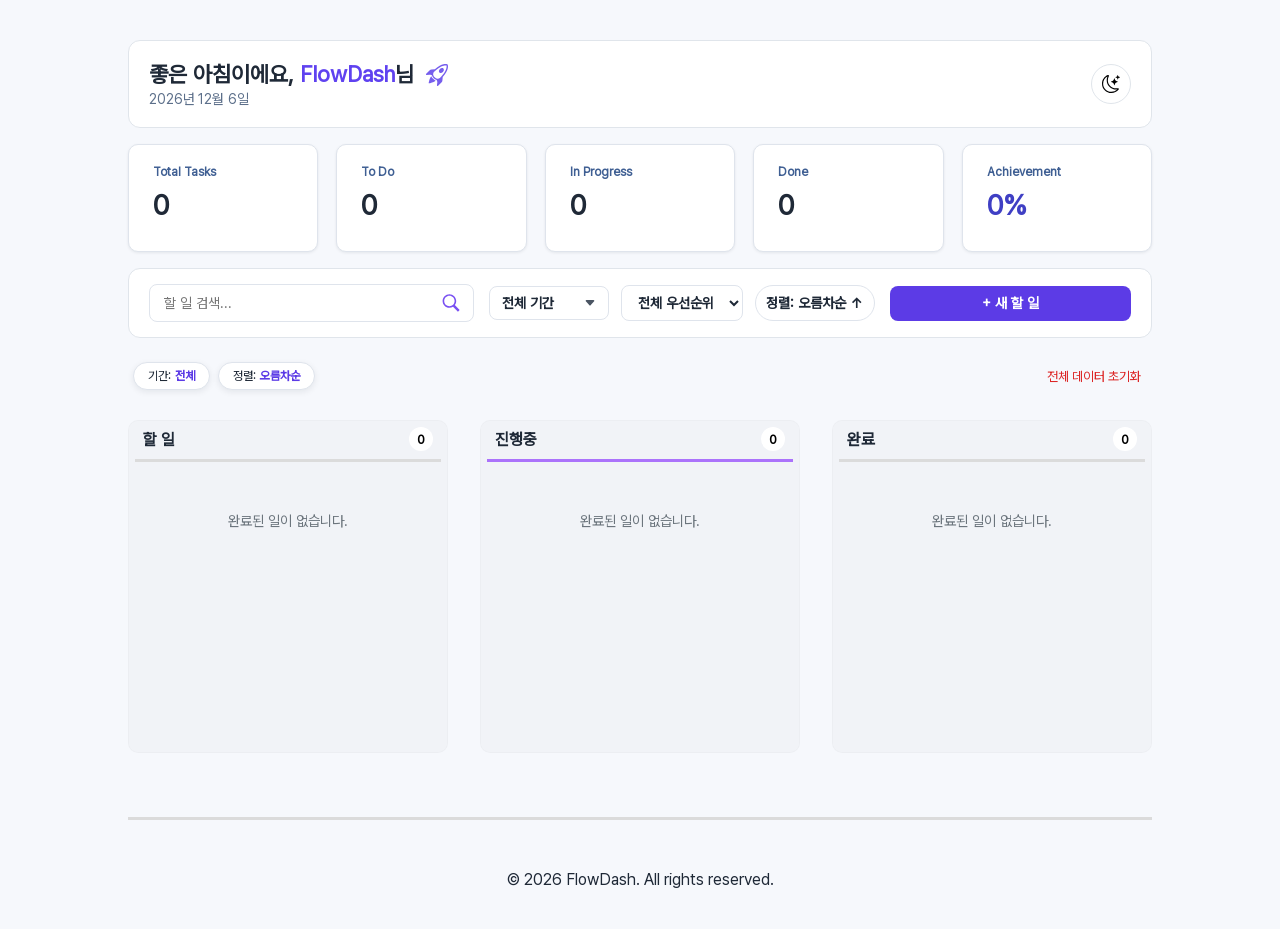
==== commit caae34b9: "다크모드 시 전체기간 정렬" ====
--- a/index.html
+++ b/index.html
@@ -111,11 +111,20 @@
             </div>
             <!-- 0711 조민호 현우님 부분 수정 작업 시작 -->
             <div class="date-div">
-              <select id="period-select" name="date-select">
-                <option>전체 기간</option>
-                <option>오늘</option>
-                <option>최근 7일</option>
+              <select id="period-select" name="date-select" style="display: none;">
+                <option value="전체 기간" selected>전체 기간</option>
+                <option value="오늘">오늘</option>
+                <option value="최근 7일">최근 7일</option>
               </select>
+
+              <div class="custom-dropdown" id="custom-period-dropdown">
+                <button type="button" class="dropdown-trigger">전체 기간</button>
+                <ul class="dropdown-menu">
+                  <li data-value="전체 기간">전체 기간</li>
+                  <li data-value="오늘">오늘</li>
+                  <li data-value="최근 7일">최근 7일</li>
+                </ul>
+              </div>
 
               <select id="priority-select" name="prio-select">
                 <option>전체 우선순위</option>
@@ -239,21 +248,6 @@
             </div>
           </form>
         </dialog>
-        <!-- 0714 조민호 삭제 확인 문구 시작 -->
-        <dialog class="delete-dial">
-        <div class="delete-dial-box">
-          <h2 id="delete-modal-title">할 일 삭제</h2>
-          <p id="delete-modal-message">
-          이 할 일을 정말로 삭제하시겠습니까?<br />
-          삭제한 할 일은 복구할 수 없습니다.
-          </p>
-        <div class="delete-dial-btn">
-      <button type="button" class="delete-cancel-btn">취소</button>
-      <button type="button" class="delete-confirm-btn">삭제</button>
-        </div>
-      </div>
-    </dialog>
-    <!-- 0714 조민호 삭제 확인 문구 끝 -->
       </section>
       <!-- 0708 정현우 서치부분 끝-->
       <!-- 0709 정현우 서치부분 (검색창 깨짐 > 수정중) -->
--- a/base.css
+++ b/base.css
@@ -212,6 +212,7 @@
 /* 0711 새할일창 css 추가 */
 .search-section {
   width: 100%;
+  margin-bottom: 30px;
 }
 
 .search-div {
@@ -232,7 +233,7 @@
   display: flex;
   align-items: center;
   gap: 15px;
-  flex: none;
+  flex: 1.2;
 }
 
 .search-box {
@@ -242,7 +243,37 @@
   border-radius: 8px;
   padding: 8px 12px;
   background-color: #ffffff;
-  width: 200px;
+  flex: 1;
+}
+
+.search-box input[type="search"] {
+  border: 0;
+  font-size: 14px;
+  color: #1f2937;
+  width: 100%;
+  outline: none;
+  background: transparent;
+}
+
+.search-btn {
+  background: none;
+  border: none;
+  cursor: pointer;
+  font-size: 14px;
+  padding: 0;
+  display: flex;
+  align-items: center;
+  justify-content: center;
+}
+
+.search-box {
+  display: flex;
+  align-items: center;
+  border: 1px solid #dfe4ec;
+  border-radius: 8px;
+  padding: 8px 12px;
+  background-color: #ffffff;
+  flex: 1;
 }
 
 .search-box input[type="search"] {
@@ -290,190 +321,15 @@
   color: #ffffff;
   border: none;
   border-radius: 8px;
-  padding: 12px 24px;
+  padding: 12px 30px;
   font-size: 14px;
   font-weight: 600;
   cursor: pointer;
-  white-space: nowrap;
-  flex: 1;
+  flex: 0.3;
   display: flex;
   align-items: center;
   justify-content: center;
   height: 35px;
-}
-
-.prio-div {
-  display: flex;
-  align-items: center;
-  justify-content: space-between;
-  margin-top: 0px;
-  margin-bottom: 24px;
-  padding: 0 5px;
-}
-
-.prio-btn {
-  background-color: #ffffff;
-  border: 1px solid #dfe4ec;
-  border-radius: 20px;
-  padding: 6px 14px;
-  font-size: 12px;
-  color: #1f2937;
-  cursor: pointer;
-}
-
-.all-data-reset {
-  background: none;
-  border: none;
-  color: #dc2626;
-  font-size: 13px;
-  font-weight: 500;
-  cursor: pointer;
-}
-
-dialog.new-dial {
-  border: 1px solid #e0e5eb;
-  border-radius: 16px;
-  box-shadow: 0 10px 25px rgba(0, 0, 0, 0.05);
-  padding: 28px;
-  width: 100%;
-  max-width: 440px;
-  background-color: #ffffff;
-}
-
-dialog.new-dial::backdrop {
-  background-color: rgba(0, 0, 0, 0.3);
-}
-
-.add-dial {
-  display: flex;
-  flex-direction: column;
-  gap: 20px;
-}
-
-.add-dial h2 {
-  margin: 0 0 4px 0;
-  font-size: 22px;
-  font-weight: 700;
-  color: #1f2937;
-}
-
-.title-dial,
-.text-dial,
-.date-dial,
-.prio-dial,
-.status-dial {
-  display: flex;
-  flex-direction: column;
-  gap: 8px;
-}
-
-.add-dial label {
-  font-size: 14px;
-  font-weight: 600;
-  color: #4b5563;
-}
-
-.add-dial input[type="text"],
-.add-dial input[type="date"],
-.add-dial select {
-  width: 100%;
-  box-sizing: border-box;
-  padding: 12px 14px;
-  border: 1px solid #dfe4ec;
-  border-radius: 10px;
-  font-size: 14px;
-  color: #1f2937;
-  background-color: #ffffff;
-  outline: none;
-  appearance: none;
-}
-
-.status-dial {
-  position: relative;
-}
-
-.status-dial select {
-  background-image: url("data:image/svg+xml,%3Csvg xmlns='http://www.w3.org/2000/svg' width='12' height='12' fill='%234b5563' viewBox='0 0 16 16'%3E%3Cpath d='M7.247 11.14 2.451 5.658C1.885 5.013 2.345 4 3.204 4h9.592a1 1 0 0 1 .753 1.659l-4.796 5.48a1 1 0 0 1-1.506 0z'/%3E%3C/svg%3E");
-  background-repeat: no-repeat;
-  background-position: calc(100% - 14px) center;
-  padding-right: 40px;
-}
-
-.radio-group {
-  display: flex;
-  gap: 10px;
-}
-
-.radio-group input[type="radio"] {
-  display: none;
-}
-
-.radio-group label {
-  flex: 1;
-  text-align: center;
-  padding: 10px 0;
-  border: 1px solid #dfe4ec;
-  border-radius: 20px;
-  font-size: 14px;
-  cursor: pointer;
-  background-color: #ffffff;
-  transition: all 0.2s ease;
-}
-
-.radio-group .label-high {
-  color: #dc2626;
-  border-color: #fca5a5;
-}
-.radio-group .label-mid {
-  color: #d97706;
-  border-color: #fcd34d;
-}
-.radio-group .label-low {
-  color: #059669;
-  border-color: #6ee7b7;
-}
-
-.radio-group input[id="prio-high"]:checked + label {
-  background-color: #dc2626;
-  color: #ffffff;
-  border-color: #dc2626;
-}
-.radio-group input[id="prio-mid"]:checked + label {
-  background-color: #d97706;
-  color: #ffffff;
-  border-color: #d97706;
-}
-.radio-group input[id="prio-low"]:checked + label {
-  background-color: #059669;
-  color: #ffffff;
-  border-color: #059669;
-}
-
-.dial-btn {
-  display: flex;
-  justify-content: flex-end;
-  gap: 12px;
-  margin-top: 10px;
-}
-
-.dial-cancle-btn,
-.dial-add-btn {
-  padding: 12px 20px;
-  border-radius: 10px;
-  font-size: 14px;
-  font-weight: 600;
-  cursor: pointer;
-  border: none;
-}
-
-.dial-cancle-btn {
-  background-color: #f3f4f6;
-  color: #4b5563;
-}
-
-.dial-add-btn {
-  background-color: #7950f2;
-  color: #ffffff;
 }
 
 @media (max-width: 768px) {
@@ -502,182 +358,26 @@
 
   .add-work {
     width: 100%;
-  }
-}
-.prio-div {
-  display: flex;
-  align-items: center;
-  justify-content: space-between;
-  margin-top: 0px;
-  padding: 0 5px;
-}
-
-.prio-btn {
-  background-color: #ffffff;
-  border: 1px solid #dfe4ec;
-  border-radius: 20px;
-  padding: 6px 14px;
-  font-size: 12px;
-  color: #1f2937;
-  cursor: pointer;
-}
-
-.all-data-reset {
-  background: none;
-  border: none;
-  color: #dc2626;
-  font-size: 13px;
-  font-weight: 500;
-  cursor: pointer;
-}
-
-@media (max-width: 768px) {
+    margin-left: 0;
+  }
+}
+
+@media (max-width: 480px) {
   .search-div {
-    flex-direction: column;
-    align-items: stretch;
-    gap: 15px;
-  }
-
-  .search-left-group {
-    flex-direction: column;
-    align-items: stretch;
-    gap: 12px;
-  }
-
-  .date-div {
-    flex-direction: column;
-    align-items: stretch;
-    gap: px;
-  }
-
-  .search-box {
-    width: 100%;
-  }
-
-  .add-work {
-    width: 100%;
-    margin-left: 0;
-  }
-}
-
-.prio-div {
-  display: flex;
-  align-items: center;
-  justify-content: space-between;
-  margin-top: 12px;
-  padding: 0 5px;
-}
-
-.prio-btn {
-  background-color: #ffffff;
-  border: 1px solid #dfe4ec;
-  border-radius: 20px;
-  padding: 6px 14px;
-  font-size: 12px;
-  color: #1f2937;
-  cursor: pointer;
-}
-
-.all-data-reset {
-  background: none;
-  border: none;
-  color: #dc2626;
-  font-size: 13px;
-  font-weight: 500;
-  cursor: pointer;
-}
-
-@media (max-width: 768px) {
-  .search-div {
-    flex-direction: column;
-    align-items: stretch;
-    gap: 15px;
-  }
-
-  .search-left-group {
-    flex-direction: column;
-    align-items: stretch;
-    gap: 12px;
-  }
-
-  .date-div {
-    flex-direction: column;
-    align-items: stretch;
-    gap: 8px;
-  }
-
-  .add-work {
-    width: 100%;
-  }
-}
-
-.prio-div {
-  display: flex;
-  align-items: center;
-  justify-content: space-between;
-  margin-top: 15px;
-  padding: 0 5px;
-}
-
-.prio-btn {
-  background-color: #ffffff;
-  border: 1px solid #dfe4ec;
-  border-radius: 20px;
-  padding: 6px 14px;
-  font-size: 12px;
-  color: #1f2937;
-  cursor: pointer;
-}
-
-.all-data-reset {
-  background: none;
-  border: none;
-  color: #dc2626;
-  font-size: 13px;
-  font-weight: 500;
-  cursor: pointer;
-}
-
-@media (max-width: 768px) {
-  .search-div {
-    flex-direction: column;
-    align-items: stretch;
-    gap: 15px;
-  }
-
-  .search-left-group {
-    flex-direction: column;
-    align-items: stretch;
-    gap: 12px;
-  }
-
-  .date-div {
-    flex-direction: column;
-    align-items: stretch;
-    gap: 8px;
-  }
-
-  .add-work {
-    width: 100%;
-  }
-}
-
-@media (max-width: 480px) {
-  .search-all-box {
     display: flex;
     flex-direction: column;
     padding: 12px;
     gap: 12px;
   }
 
-  .search-left-box {
+  .search-left-group {
     display: flex;
     flex-direction: column;
     width: 100%;
     gap: 8px;
   }
 
-  .search-search-box,
+  .search-box,
   .date-div,
   .add-work {
     width: 100%;
@@ -685,7 +385,7 @@
 }
 
 @media (min-width: 480px) and (max-width: 768px) {
-  .search-all-box {
+  .search-div {
     display: flex;
     flex-wrap: wrap;
     padding: 12px;
@@ -694,7 +394,7 @@
 }
 
 @media (min-width: 768px) and (max-width: 1199px) {
-  .search-all-box {
+  .search-div {
     display: flex;
     flex-direction: row;
     justify-content: space-between;
@@ -703,7 +403,7 @@
     gap: 12px;
   }
 
-  .search-left-box {
+  .search-left-group {
     display: flex;
     flex-direction: row;
     align-items: center;
@@ -711,6 +411,7 @@
     flex: 1;
   }
 }
+
 dialog.new-dial {
   border: 1px solid #e0e5eb;
   border-radius: 12px;
@@ -746,6 +447,10 @@
   display: flex;
   flex-direction: column;
   gap: 8px;
+}
+
+.date-dial {
+  display: none;
 }
 
 .add-dial label {
@@ -806,9 +511,9 @@
 
 .dial-btn {
   display: flex;
-  justify-content: flex-end;
+  justify-content: center;
   gap: 12px;
-  margin-top: 8px;
+  margin-top: 10px;
 }
 
 .dial-cancle-btn,
@@ -838,7 +543,6 @@
 
 .title-error-msg {
   color: #ff4d4f;
-
   font-size: 13px;
   font-weight: bold;
   margin-bottom: 2px;
@@ -1185,6 +889,15 @@
   background-color: #2b3547;
   border-color: #765eed;
   color: #765eed;
+}
+body.dark .dropdown-trigger,
+body.dark .dropdown-menu {
+  background-color: #131820;
+  border-color: #2b3547;
+  color: #f1f5f9;
+}
+body.dark .dropdown-menu li:hover {
+  background-color: #1f2733;
 }
 
 /* 0711 정우석 다크모드 작업 끝 */
@@ -1518,7 +1231,6 @@
   color: #abb1ba;
 }
 /* 0714 조민호 푸터 다크모드 끝 */
-
 /* 0714 조민호 보드 카운트 라이트모드 색상 시작 */
 body:not(.dark) .todo-count,
 body:not(.dark) .in-progress-count,
@@ -1528,90 +1240,65 @@
 }
 /* 0714 조민호 보드 카운트 라이트모드 색상 끝 */
 
-/* 0714 조민호 삭제 확인 문구 시작 */
-dialog.delete-dial {
-  border: 1px solid #e0e5eb;
-  border-radius: 16px;
-  padding: 28px;
+/* 0714 정우석 커스텀 드롭다운 시작 */
+.custom-dropdown {
+  position: relative;
+  min-width: 120px;
+  font-family: inherit;
+}
+
+.dropdown-trigger {
   width: 100%;
-  max-width: 420px;
-  background-color: #ffffff;
-  box-shadow: 0 10px 25px rgba(0, 0, 0, 0.12);
-}
-
-dialog.delete-dial::backdrop {
-  background-color: rgba(0, 0, 0, 0.45);
-  backdrop-filter: blur(4px);
-}
-
-.delete-dial-box h2 {
-  margin: 0 0 20px;
-  font-size: 22px;
-  font-weight: 800;
-  color: #1f2937;
-}
-
-.delete-dial-box p {
-  margin: 0;
-  font-size: 14px;
-  line-height: 1.6;
-  color: #4b5563;
-}
-
-.delete-dial-btn {
-  display: flex;
-  justify-content: flex-end;
-  gap: 12px;
-  margin-top: 60px;
-}
-
-.delete-cancel-btn,
-.delete-confirm-btn {
-  padding: 10px 16px;
+  padding: 8px 32px 8px 12px;
+  border: 1px solid #dfe4ec;
   border-radius: 8px;
   font-size: 14px;
-  font-weight: 700;
+  color: #1f2937;
+  background-color: #fff;
   cursor: pointer;
-}
-
-.delete-cancel-btn {
-  background-color: transparent;
-  border: none;
-  color: #4b5563;
-}
-
-.delete-confirm-btn {
-  background-color: #ffffff;
-  border: 1px solid #f3c6c6;
-  color: #dc2626;
-}
-
-/* 삭제 확인 문구 다크모드 */
-body.dark dialog.delete-dial {
-  background-color: #171d26;
-  border-color: #2b3547;
-  color: #f1f5f9;
-}
-
-body.dark .delete-dial-box h2 {
-  color: #f1f5f9;
-}
-
-body.dark .delete-dial-box p {
-  color: #cbd5e1;
-}
-
-body.dark .delete-cancel-btn {
-  color: #cbd5e1;
-}
-
-body.dark .delete-confirm-btn {
-  background-color: #1f2733;
-  border-color: #7f1d1d;
-  color: #f87171;
-}
-
-body.dark dialog.delete-dial::backdrop {
-  background-color: rgba(0, 0, 0, 0.65);
-}
-/* 0714 조민호 삭제 확인 문구 끝 */
+  font-weight: 600;
+  text-align: left;
+  background-image: url("data:image/svg+xml,%3Csvg xmlns='http://www.w3.org/2000/svg' width='12' height='12' fill='%234b5563' viewBox='0 0 16 16'%3E%3Cpath d='M7.247 11.14 2.451 5.658C1.885 5.013 2.345 4 3.204 4h9.592a1 1 0 0 1 .753 1.659l-4.796 5.48a1 1 0 0 1-1.506 0z'/%3E%3C/svg%3E");
+  background-repeat: no-repeat;
+  background-position: calc(100% - 12px) center;
+}
+
+.dropdown-menu {
+  position: absolute;
+  top: 100%;
+  left: 0;
+  width: 100%;
+  background-color: #fff;
+  border: 1px solid #dfe4ec;
+  border-radius: 8px;
+  margin-top: 4px;
+  padding: 0;
+  list-style: none;
+  z-index: 1000;
+  box-shadow: 0 4px 10px rgba(0, 0, 0, 0.08);
+
+  max-height: 0;
+  opacity: 0;
+  overflow: hidden;
+  transition:
+    max-height 0.25s ease-in-out,
+    opacity 0.2s ease-in-out;
+}
+
+.dropdown-menu li {
+  padding: 10px 12px;
+  font-size: 14px;
+  color: #1f2937;
+  cursor: pointer;
+}
+.dropdown-menu li:hover {
+  background-color: #f3f4f6;
+  color: #5c3be6;
+}
+
+.custom-dropdown.is-active .dropdown-menu {
+  max-height: 150px;
+  opacity: 1;
+  overflow: visible;
+}
+/* 0714 정우석 커스텀 드롭다운 끝 */
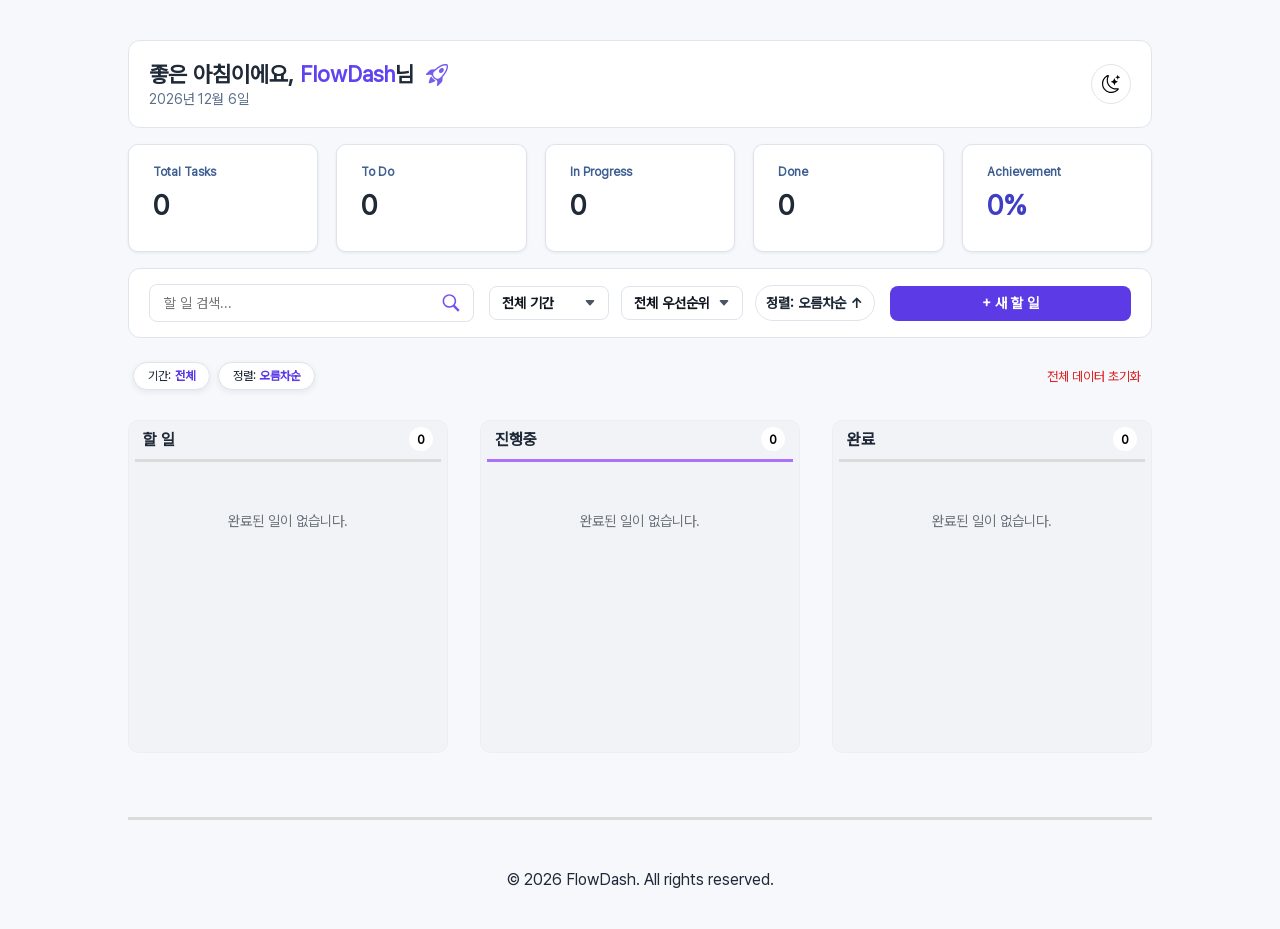
==== commit 6ee1e5db: "전체기간,우선순위 애니매이션 적용" ====
--- a/index.html
+++ b/index.html
@@ -111,27 +111,43 @@
             </div>
             <!-- 0711 조민호 현우님 부분 수정 작업 시작 -->
             <div class="date-div">
-              <select id="period-select" name="date-select" style="display: none;">
+              <select
+                id="period-select"
+                name="date-select"
+                style="display: none"
+              >
                 <option value="전체 기간" selected>전체 기간</option>
                 <option value="오늘">오늘</option>
                 <option value="최근 7일">최근 7일</option>
               </select>
 
               <div class="custom-dropdown" id="custom-period-dropdown">
-                <button type="button" class="dropdown-trigger">전체 기간</button>
+                <button type="button" class="dropdown-trigger">
+                  전체 기간
+                </button>
                 <ul class="dropdown-menu">
-                  <li data-value="전체 기간">전체 기간</li>
+                  
                   <li data-value="오늘">오늘</li>
                   <li data-value="최근 7일">최근 7일</li>
                 </ul>
               </div>
 
-              <select id="priority-select" name="prio-select">
-                <option>전체 우선순위</option>
-                <option>낮음</option>
-                <option>중간</option>
-                <option>높음</option>
-              </select>
+
+<div class="custom-dropdown" id="custom-priority-dropdown">
+  <button type="button" class="dropdown-trigger">전체 우선순위</button>
+  <ul class="dropdown-menu">
+    <li data-value="낮음">낮음</li>
+    <li data-value="중간">중간</li>
+    <li data-value="높음">높음</li>
+  </ul>
+</div>
+
+<select id="priority-select" name="prio-select" style="display: none;">
+  <option value="전체 우선순위" selected>전체 우선순위</option>
+  <option value="낮음">낮음</option>
+  <option value="중간">중간</option>
+  <option value="높음">높음</option>
+</select>
 
               <button
                 type="button"
@@ -178,7 +194,9 @@
         <dialog class="new-dial">
           <form method="dialog" class="add-dial">
             <h2>새 할 일</h2>
-            <span id="title-error" class="title-error-msg">내용을 입력하세요</span></h2>
+            <span id="title-error" class="title-error-msg"
+              >내용을 입력하세요</span
+            >
             <div class="title-dial">
               <label>제목*</label>
               <input
@@ -248,6 +266,21 @@
             </div>
           </form>
         </dialog>
+        <!-- 0714 조민호 삭제 확인 문구 시작 -->
+        <dialog class="delete-dial">
+          <div class="delete-dial-box">
+            <h2 id="delete-modal-title">할 일 삭제</h2>
+            <p id="delete-modal-message">
+              이 할 일을 정말로 삭제하시겠습니까?<br />
+              삭제한 할 일은 복구할 수 없습니다.
+            </p>
+            <div class="delete-dial-btn">
+              <button type="button" class="delete-cancel-btn">취소</button>
+              <button type="button" class="delete-confirm-btn">삭제</button>
+            </div>
+          </div>
+        </dialog>
+        <!-- 0714 조민호 삭제 확인 문구 끝 -->
       </section>
       <!-- 0708 정현우 서치부분 끝-->
       <!-- 0709 정현우 서치부분 (검색창 깨짐 > 수정중) -->
--- a/base.css
+++ b/base.css
@@ -101,6 +101,26 @@
 
 body.dark .theme-toggle-btn .bi-sun-fill {
   display: block;
+}
+
+/* 0714 정우석 우선순위 커스텀 드롭다운 다크모드 시작*/
+body.dark #custom-priority-dropdown .dropdown-trigger,
+body.dark #custom-priority-dropdown .dropdown-menu {
+  background-color: #171d26;
+  border-color: #263140;
+  color: #f1f5f9;
+}
+
+body.dark #custom-priority-dropdown .dropdown-menu li {
+  color: #f1f5f9;
+  transition:
+    background-color 0.2s ease,
+    color 0.2s ease;
+}
+
+body.dark #custom-priority-dropdown .dropdown-menu li:hover {
+  background-color: #242f3e;
+  color: #765eed;
 }
 
 /* 0710 정우석 닉네임 편집 작업 시작 */
@@ -332,6 +352,180 @@
   height: 35px;
 }
 
+.prio-div {
+  display: flex;
+  align-items: center;
+  justify-content: space-between;
+  margin-top: 0px;
+  margin-bottom: 24px;
+  padding: 0 5px;
+}
+
+.prio-btn {
+  background-color: #ffffff;
+  border: 1px solid #dfe4ec;
+  border-radius: 20px;
+  padding: 6px 14px;
+  font-size: 12px;
+  color: #1f2937;
+  cursor: pointer;
+}
+
+.all-data-reset {
+  background: none;
+  border: none;
+  color: #dc2626;
+  font-size: 13px;
+  font-weight: 500;
+  cursor: pointer;
+}
+
+dialog.new-dial {
+  border: 1px solid #e0e5eb;
+  border-radius: 16px;
+  box-shadow: 0 10px 25px rgba(0, 0, 0, 0.05);
+  padding: 28px;
+  width: 100%;
+  max-width: 440px;
+  background-color: #ffffff;
+}
+
+dialog.new-dial::backdrop {
+  background-color: rgba(0, 0, 0, 0.3);
+}
+
+.add-dial {
+  display: flex;
+  flex-direction: column;
+  gap: 20px;
+}
+
+.add-dial h2 {
+  margin: 0 0 4px 0;
+  font-size: 22px;
+  font-weight: 700;
+  color: #1f2937;
+}
+
+.title-dial,
+.text-dial,
+.date-dial,
+.prio-dial,
+.status-dial {
+  display: flex;
+  flex-direction: column;
+  gap: 8px;
+}
+
+.add-dial label {
+  font-size: 14px;
+  font-weight: 600;
+  color: #4b5563;
+}
+
+.add-dial input[type="text"],
+.add-dial input[type="date"],
+.add-dial select {
+  width: 100%;
+  box-sizing: border-box;
+  padding: 12px 14px;
+  border: 1px solid #dfe4ec;
+  border-radius: 10px;
+  font-size: 14px;
+  color: #1f2937;
+  background-color: #ffffff;
+  outline: none;
+  appearance: none;
+}
+
+.status-dial {
+  position: relative;
+}
+
+.status-dial select {
+  background-image: url("data:image/svg+xml,%3Csvg xmlns='http://www.w3.org/2000/svg' width='12' height='12' fill='%234b5563' viewBox='0 0 16 16'%3E%3Cpath d='M7.247 11.14 2.451 5.658C1.885 5.013 2.345 4 3.204 4h9.592a1 1 0 0 1 .753 1.659l-4.796 5.48a1 1 0 0 1-1.506 0z'/%3E%3C/svg%3E");
+  background-repeat: no-repeat;
+  background-position: calc(100% - 14px) center;
+  padding-right: 40px;
+}
+
+.radio-group {
+  display: flex;
+  gap: 10px;
+}
+
+.radio-group input[type="radio"] {
+  display: none;
+}
+
+.radio-group label {
+  flex: 1;
+  text-align: center;
+  padding: 10px 0;
+  border: 1px solid #dfe4ec;
+  border-radius: 20px;
+  font-size: 14px;
+  cursor: pointer;
+  background-color: #ffffff;
+  transition: all 0.2s ease;
+}
+
+.radio-group .label-high {
+  color: #dc2626;
+  border-color: #fca5a5;
+}
+.radio-group .label-mid {
+  color: #d97706;
+  border-color: #fcd34d;
+}
+.radio-group .label-low {
+  color: #059669;
+  border-color: #6ee7b7;
+}
+
+.radio-group input[id="prio-high"]:checked + label {
+  background-color: #dc2626;
+  color: #ffffff;
+  border-color: #dc2626;
+}
+.radio-group input[id="prio-mid"]:checked + label {
+  background-color: #d97706;
+  color: #ffffff;
+  border-color: #d97706;
+}
+.radio-group input[id="prio-low"]:checked + label {
+  background-color: #059669;
+  color: #ffffff;
+  border-color: #059669;
+}
+
+.dial-btn {
+  display: flex;
+  justify-content: flex-end;
+  gap: 12px;
+  margin-top: 10px;
+}
+
+.dial-cancle-btn,
+.dial-add-btn {
+  padding: 12px 20px;
+  border-radius: 10px;
+  font-size: 14px;
+  font-weight: 600;
+  cursor: pointer;
+  border: none;
+}
+
+.dial-cancle-btn {
+  background-color: #f3f4f6;
+  color: #4b5563;
+}
+
+.dial-add-btn {
+  background-color: #7950f2;
+  color: #ffffff;
+}
+
 @media (max-width: 768px) {
   .search-div {
     flex-direction: column;
@@ -450,7 +644,7 @@
 }
 
 .date-dial {
-  display: none;
+  display: flex;
 }
 
 .add-dial label {
@@ -547,6 +741,91 @@
   font-weight: bold;
   margin-bottom: 2px;
 }
+
+.search-section .search-box:focus-within {
+  border-color: #5c3be6;
+  box-shadow: 0 0 0 1px #5c3be6;
+}
+
+body .custom-dropdown.is-active .dropdown-trigger,
+body.dark .custom-dropdown.is-active .dropdown-trigger,
+body.khaki .custom-dropdown.is-active .dropdown-trigger {
+  border: 2px solid #5c3be6;
+  padding-top: 7px;
+  padding-bottom: 7px;
+}
+
+body .sort-toggle-btn:focus,
+body .sort-toggle-btn:active,
+body.dark .sort-toggle-btn:focus,
+body.dark .sort-toggle-btn:active {
+  border: 2px solid #5c3be6;
+  outline: none;
+  padding-top: 6px;
+  padding-bottom: 6px;
+}
+.search-section .search-box:focus-within {
+  border-color: #5c3be6;
+  box-shadow: 0 0 0 1px #5c3be6;
+}
+
+body .custom-dropdown.is-active .dropdown-trigger,
+body.dark .custom-dropdown.is-active .dropdown-trigger,
+body.khaki .custom-dropdown.is-active .dropdown-trigger {
+  border: 2px solid #5c3be6;
+  padding-top: 7px;
+  padding-bottom: 7px;
+}
+
+body .sort-toggle-btn:focus,
+body .sort-toggle-btn:active,
+body.dark .sort-toggle-btn:focus,
+body.dark .sort-toggle-btn:active {
+  border: 2px solid #5c3be6;
+  outline: none;
+  padding-top: 6px;
+  padding-bottom: 6px;
+}
+
+.add-dial input[type="text"]:focus,
+.add-dial textarea:focus,
+.add-dial select:focus {
+  border: 2px solid #5c3be6;
+  outline: none;
+  padding-top: 11px;
+  padding-bottom: 11px;
+}
+
+.add-dial textarea:focus {
+  padding-top: 9px;
+  padding-bottom: 9px;
+}
+
+.add-dial .custom-dropdown.is-active .dropdown-trigger {
+  border: 2px solid #5c3be6;
+  padding-top: 9px;
+  padding-bottom: 9px;
+}
+
+body.dark .add-dial .dropdown-menu {
+  background-color: #171d26;
+  border-color: #2b3547;
+  color: #f1f5f9;
+}
+
+body.dark .add-dial .dropdown-menu li:hover {
+  background-color: #1f2733;
+  color: #7950f2;
+}
+
+.add-dial .dropdown-menu li:hover {
+  background-color: #f3f4f6;
+  color: #5c3be6;
+}
+
+
+
+
 
 /* 0708 정현우 css 끝 */
 /* 0709 정현우 @media 쿼리추가 */
@@ -890,14 +1169,24 @@
   border-color: #765eed;
   color: #765eed;
 }
-body.dark .dropdown-trigger,
-body.dark .dropdown-menu {
-  background-color: #131820;
-  border-color: #2b3547;
-  color: #f1f5f9;
-}
-body.dark .dropdown-menu li:hover {
-  background-color: #1f2733;
+
+body.dark #custom-period-dropdown .dropdown-trigger,
+body.dark #custom-period-dropdown .dropdown-menu {
+  background-color: #171d26;
+  border-color: #263140;
+  color: #f1f5f9;
+}
+
+body.dark #custom-period-dropdown .dropdown-menu li {
+  color: #f1f5f9;
+  transition:
+    background-color 0.2s ease,
+    color 0.2s ease;
+}
+
+body.dark #custom-period-dropdown .dropdown-menu li:hover {
+  background-color: #242f3e;
+  color: #765eed;
 }
 
 /* 0711 정우석 다크모드 작업 끝 */
@@ -1094,13 +1383,13 @@
 
 /* 0713 조민호 정렬 토글 버튼 다크모드 시작 */
 body.dark .sort-toggle-btn {
-  background-color: #131820;
+  background-color: #171d26;
   border-color: #2b3547;
   color: #f1f5f9;
 }
 
 body.dark .sort-toggle-btn:hover {
-  background-color: #131820;
+  background-color: #171d26;
   border-color: #7950f2;
   color: #f1f5f9;
 }
@@ -1240,6 +1529,94 @@
 }
 /* 0714 조민호 보드 카운트 라이트모드 색상 끝 */
 
+/* 0714 조민호 삭제 확인 문구 시작 */
+dialog.delete-dial {
+  border: 1px solid #e0e5eb;
+  border-radius: 16px;
+  padding: 28px;
+  width: 100%;
+  max-width: 420px;
+  background-color: #ffffff;
+  box-shadow: 0 10px 25px rgba(0, 0, 0, 0.12);
+}
+
+dialog.delete-dial::backdrop {
+  background-color: rgba(0, 0, 0, 0.45);
+  backdrop-filter: blur(4px);
+}
+
+.delete-dial-box h2 {
+  margin: 0 0 20px;
+  font-size: 22px;
+  font-weight: 800;
+  color: #1f2937;
+}
+
+.delete-dial-box p {
+  margin: 0;
+  font-size: 14px;
+  line-height: 1.6;
+  color: #4b5563;
+}
+
+.delete-dial-btn {
+  display: flex;
+  justify-content: flex-end;
+  gap: 12px;
+  margin-top: 60px;
+}
+
+.delete-cancel-btn,
+.delete-confirm-btn {
+  padding: 10px 16px;
+  border-radius: 8px;
+  font-size: 14px;
+  font-weight: 700;
+  cursor: pointer;
+}
+
+.delete-cancel-btn {
+  background-color: transparent;
+  border: none;
+  color: #4b5563;
+}
+
+.delete-confirm-btn {
+  background-color: #ffffff;
+  border: 1px solid #f3c6c6;
+  color: #dc2626;
+}
+
+/* 삭제 확인 문구 다크모드 */
+body.dark dialog.delete-dial {
+  background-color: #171d26;
+  border-color: #2b3547;
+  color: #f1f5f9;
+}
+
+body.dark .delete-dial-box h2 {
+  color: #f1f5f9;
+}
+
+body.dark .delete-dial-box p {
+  color: #cbd5e1;
+}
+
+body.dark .delete-cancel-btn {
+  color: #cbd5e1;
+}
+
+body.dark .delete-confirm-btn {
+  background-color: #1f2733;
+  border-color: #7f1d1d;
+  color: #f87171;
+}
+
+body.dark dialog.delete-dial::backdrop {
+  background-color: rgba(0, 0, 0, 0.65);
+}
+/* 0714 조민호 삭제 확인 문구 끝 */
+
 /* 0714 정우석 커스텀 드롭다운 시작 */
 .custom-dropdown {
   position: relative;
@@ -1253,7 +1630,7 @@
   border: 1px solid #dfe4ec;
   border-radius: 8px;
   font-size: 14px;
-  color: #1f2937;
+  color: #131820;
   background-color: #fff;
   cursor: pointer;
   font-weight: 600;
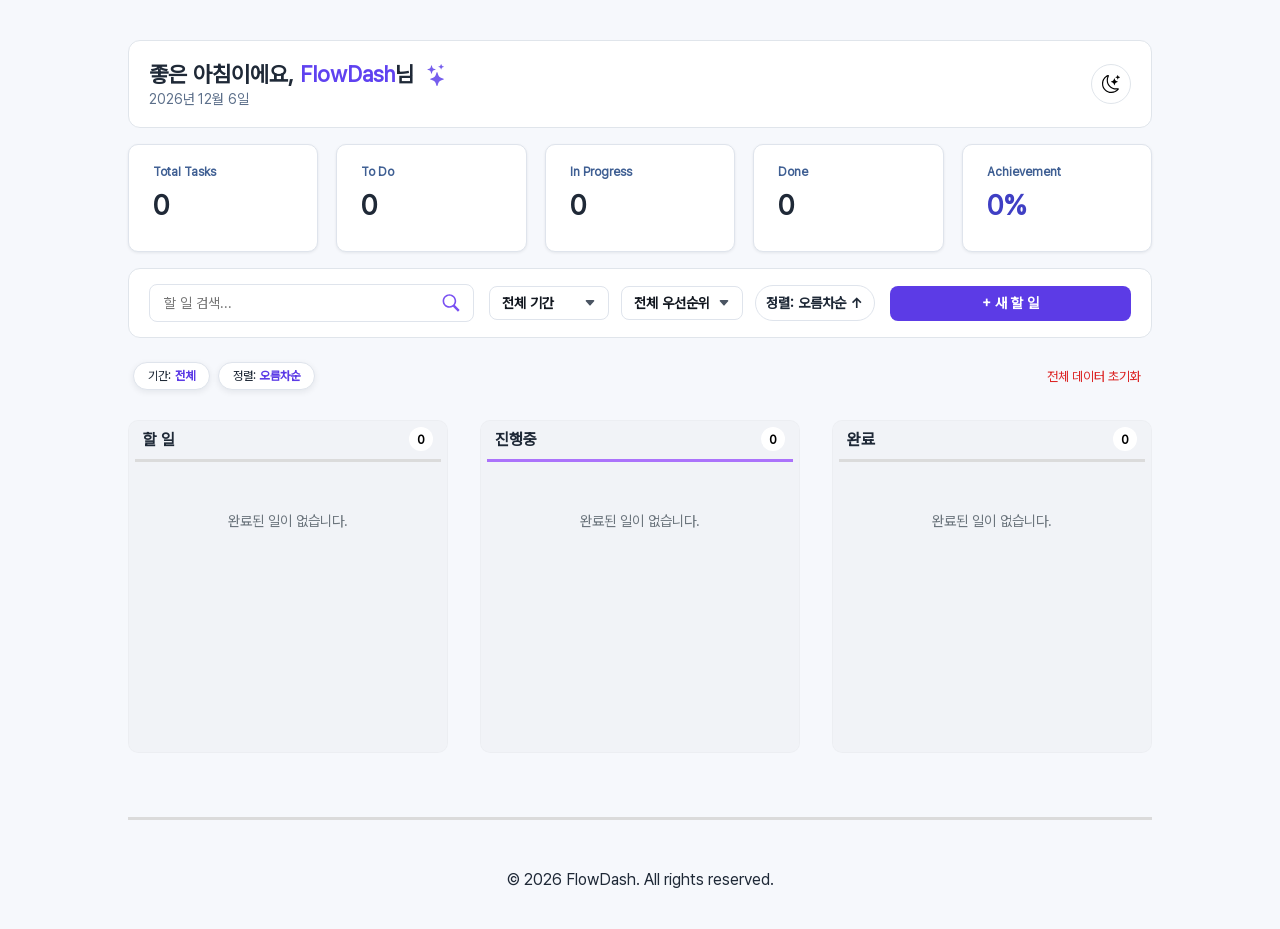
==== commit 2a3e3628: "전체기간,우선 순위 트랜지션 정렬" ====
--- a/index.html
+++ b/index.html
@@ -126,28 +126,36 @@
                   전체 기간
                 </button>
                 <ul class="dropdown-menu">
-                  
+                  <li data-value="전체 기간">전체 기간</li>
                   <li data-value="오늘">오늘</li>
                   <li data-value="최근 7일">최근 7일</li>
                 </ul>
               </div>
 
-
-<div class="custom-dropdown" id="custom-priority-dropdown">
-  <button type="button" class="dropdown-trigger">전체 우선순위</button>
-  <ul class="dropdown-menu">
-    <li data-value="낮음">낮음</li>
-    <li data-value="중간">중간</li>
-    <li data-value="높음">높음</li>
-  </ul>
-</div>
-
-<select id="priority-select" name="prio-select" style="display: none;">
-  <option value="전체 우선순위" selected>전체 우선순위</option>
-  <option value="낮음">낮음</option>
-  <option value="중간">중간</option>
-  <option value="높음">높음</option>
-</select>
+              <div class="custom-dropdown" id="custom-priority-dropdown">
+                <button type="button" class="dropdown-trigger">
+                  전체 우선순위
+                </button>
+                <ul class="dropdown-menu">
+                  <li data-value="전체 우선순위" class="default-option">
+                    전체 우선순위
+                  </li>
+                  <li data-value="낮음">낮음</li>
+                  <li data-value="중간">중간</li>
+                  <li data-value="높음">높음</li>
+                </ul>
+              </div>
+
+              <select
+                id="priority-select"
+                name="prio-select"
+                style="display: none"
+              >
+                <option value="전체 우선순위" selected>전체 우선순위</option>
+                <option value="낮음">낮음</option>
+                <option value="중간">중간</option>
+                <option value="높음">높음</option>
+              </select>
 
               <button
                 type="button"
--- a/base.css
+++ b/base.css
@@ -822,10 +822,6 @@
   background-color: #f3f4f6;
   color: #5c3be6;
 }
-
-
-
-
 
 /* 0708 정현우 css 끝 */
 /* 0709 정현우 @media 쿼리추가 */
@@ -1678,4 +1674,8 @@
   opacity: 1;
   overflow: visible;
 }
+#custom-priority-dropdown:has(.dropdown-trigger:contains-text("전체 우선순위"))
+  .default-option {
+  display: none;
+}
 /* 0714 정우석 커스텀 드롭다운 끝 */
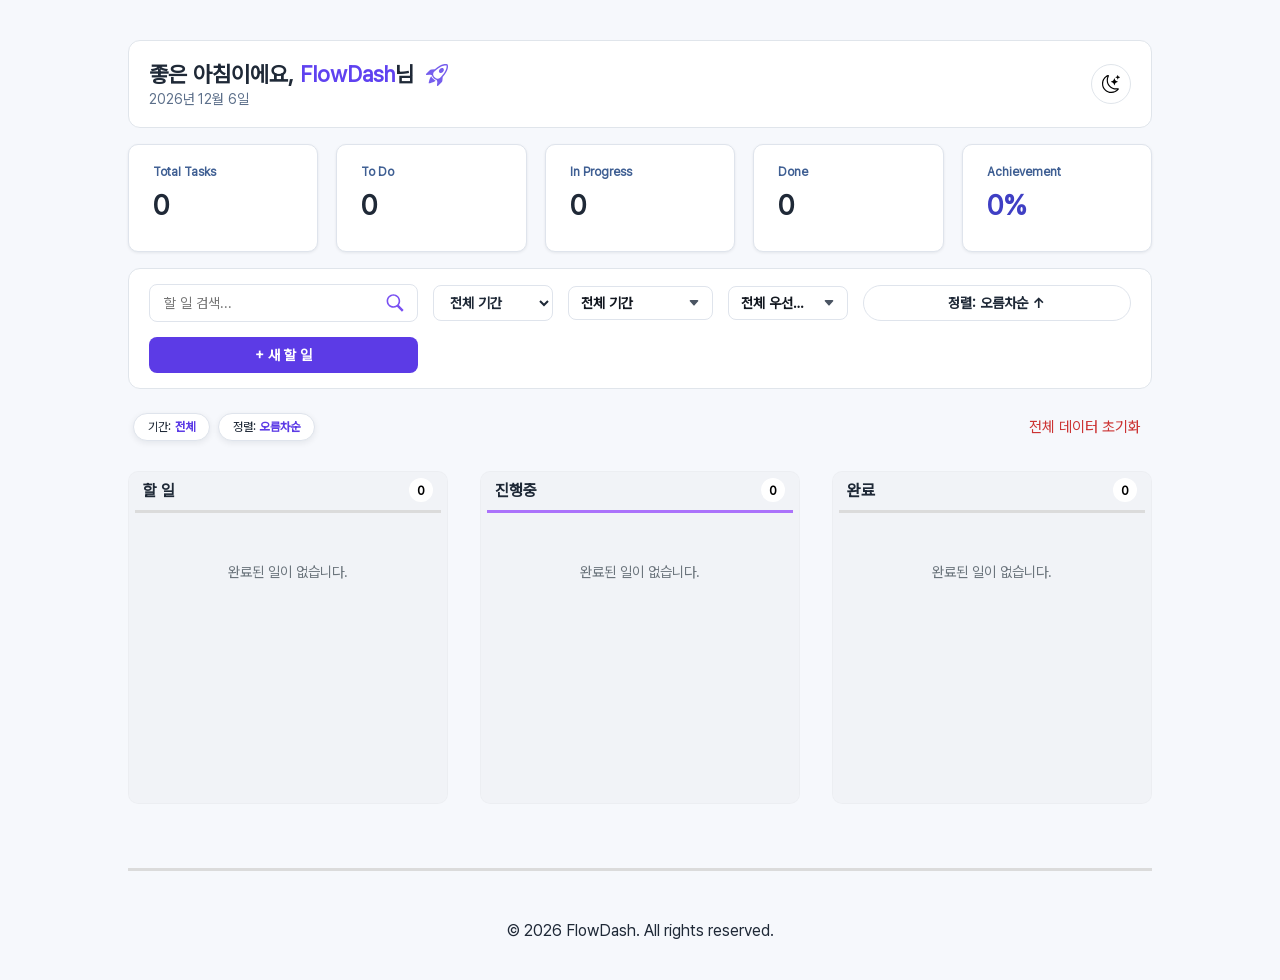
==== commit a671310e: "오타수정" ====
--- a/index.html
+++ b/index.html
@@ -111,11 +111,8 @@
             </div>
             <!-- 0711 조민호 현우님 부분 수정 작업 시작 -->
             <div class="date-div">
-              <select
-                id="period-select"
-                name="date-select"
-                style="display: none"
-              >
+              <select>
+                id="period-select" name="date-select" style="display: none" >
                 <option value="전체 기간" selected>전체 기간</option>
                 <option value="오늘">오늘</option>
                 <option value="최근 7일">최근 7일</option>
@@ -166,10 +163,11 @@
                 정렬: 오름차순 ↑
               </button>
             </div>
+            <!-- 0711 조민호 현우님 부분 수정 작업 끝 -->
+            <button type="button" class="add-work">+ 새 할 일</button>
           </div>
-          <!-- 0711 조민호 현우님 부분 수정 작업 끝 -->
-          <button type="button" class="add-work">+ 새 할 일</button>
-        </div>
+        </div>
+
         <!-- 0711 조민호 검색 칩 수정 작업 시작 -->
         <div class="prio-div">
           <div class="filter-chip-group">
--- a/base.css
+++ b/base.css
@@ -238,12 +238,12 @@
 .search-div {
   display: flex;
   align-items: center;
-  justify-content: space-between;
+  justify-content: flex-start;
   background-color: #ffffff;
   padding: 15px 20px;
   border-radius: 12px;
   border: 1px solid #e0e5eb;
-  gap: 15px;
+  gap: 12px;
   width: 100%;
   box-sizing: border-box;
   margin-bottom: 24px;
@@ -252,38 +252,9 @@
 .search-left-group {
   display: flex;
   align-items: center;
-  gap: 15px;
-  flex: 1.2;
-}
-
-.search-box {
-  display: flex;
-  align-items: center;
-  border: 1px solid #dfe4ec;
-  border-radius: 8px;
-  padding: 8px 12px;
-  background-color: #ffffff;
+  gap: 12px;
   flex: 1;
-}
-
-.search-box input[type="search"] {
-  border: 0;
-  font-size: 14px;
-  color: #1f2937;
-  width: 100%;
-  outline: none;
-  background: transparent;
-}
-
-.search-btn {
-  background: none;
-  border: none;
-  cursor: pointer;
-  font-size: 14px;
-  padding: 0;
-  display: flex;
-  align-items: center;
-  justify-content: center;
+  min-width: 0;
 }
 
 .search-box {
@@ -350,6 +321,8 @@
   align-items: center;
   justify-content: center;
   height: 35px;
+  white-space: nowrap;
+  flex-shrink: 0;
 }
 
 .prio-div {
@@ -368,15 +341,6 @@
   padding: 6px 14px;
   font-size: 12px;
   color: #1f2937;
-  cursor: pointer;
-}
-
-.all-data-reset {
-  background: none;
-  border: none;
-  color: #dc2626;
-  font-size: 13px;
-  font-weight: 500;
   cursor: pointer;
 }
 
@@ -553,6 +517,8 @@
   .add-work {
     width: 100%;
     margin-left: 0;
+    white-space: nowrap;
+    flex-shrink: 0;
   }
 }
 
@@ -575,6 +541,8 @@
   .date-div,
   .add-work {
     width: 100%;
+    white-space: nowrap;
+    flex-shrink: 0;
   }
 }
 
@@ -747,44 +715,17 @@
   box-shadow: 0 0 0 1px #5c3be6;
 }
 
+.search-section .search-box:focus-within {
+  border-color: #5c3be6;
+  box-shadow: 0 0 0 1px #5c3be6;
+}
+
 body .custom-dropdown.is-active .dropdown-trigger,
 body.dark .custom-dropdown.is-active .dropdown-trigger,
 body.khaki .custom-dropdown.is-active .dropdown-trigger {
   border: 2px solid #5c3be6;
   padding-top: 7px;
   padding-bottom: 7px;
-}
-
-body .sort-toggle-btn:focus,
-body .sort-toggle-btn:active,
-body.dark .sort-toggle-btn:focus,
-body.dark .sort-toggle-btn:active {
-  border: 2px solid #5c3be6;
-  outline: none;
-  padding-top: 6px;
-  padding-bottom: 6px;
-}
-.search-section .search-box:focus-within {
-  border-color: #5c3be6;
-  box-shadow: 0 0 0 1px #5c3be6;
-}
-
-body .custom-dropdown.is-active .dropdown-trigger,
-body.dark .custom-dropdown.is-active .dropdown-trigger,
-body.khaki .custom-dropdown.is-active .dropdown-trigger {
-  border: 2px solid #5c3be6;
-  padding-top: 7px;
-  padding-bottom: 7px;
-}
-
-body .sort-toggle-btn:focus,
-body .sort-toggle-btn:active,
-body.dark .sort-toggle-btn:focus,
-body.dark .sort-toggle-btn:active {
-  border: 2px solid #5c3be6;
-  outline: none;
-  padding-top: 6px;
-  padding-bottom: 6px;
 }
 
 .add-dial input[type="text"]:focus,
@@ -1064,10 +1005,6 @@
   padding: 0 5px;
 }
 
-.all-data-reset {
-  margin-left: auto;
-}
-
 .search-chip {
   display: inline-flex;
   align-items: center;
@@ -1183,6 +1120,11 @@
 body.dark #custom-period-dropdown .dropdown-menu li:hover {
   background-color: #242f3e;
   color: #765eed;
+}
+
+body.dark #custom-priority-dropdown.is-active .dropdown-trigger,
+body.dark #custom-period-dropdown.is-active .dropdown-trigger {
+  border: 2px solid #5c3be6;
 }
 
 /* 0711 정우석 다크모드 작업 끝 */
@@ -1235,9 +1177,22 @@
   margin-left: auto;
   background: none;
   border: none;
-  color: #dc2626;
-  font-size: 13px;
+  color: #cc3333;
+  font-size: 15px;
   font-weight: 500;
+}
+
+.all-data-reset:hover {
+  opacity: 1;
+  pointer-events: auto;
+  background-color: #ece3e3;
+  cursor: pointer;
+}
+
+body.dark .all-data-reset:hover {
+  opacity: 1;
+  pointer-events: auto;
+  background-color: #9d9a9a;
   cursor: pointer;
 }
 
@@ -1334,7 +1289,6 @@
 .search-div,
 .search-box,
 .date-div select,
-.sort-toggle-btn,
 .todo-list,
 .in-progress-list,
 .done-list,
@@ -1344,7 +1298,8 @@
 .todo-card__content-text,
 .prio-btn,
 .search-chip,
-.theme-toggle-btn {
+.theme-toggle-btn,
+.all-data-reset:hover {
   transition:
     background-color 0.3s ease,
     color 0.3s ease,
@@ -1386,8 +1341,11 @@
 
 body.dark .sort-toggle-btn:hover {
   background-color: #171d26;
-  border-color: #7950f2;
-  color: #f1f5f9;
+  border: 2px solid #5c3be6;
+  color: #f1f5f9;
+  outline: none;
+  padding-top: 6px;
+  padding-bottom: 6px;
 }
 /* 0713 조민호 정렬 토글 버튼 다크모드 끝 */
 
@@ -1679,3 +1637,234 @@
   display: none;
 }
 /* 0714 정우석 커스텀 드롭다운 끝 */
+
+/* 0715 조민호 삭제 확인 문구 애니메이션 시작 */
+dialog.delete-dial[open] {
+  animation: deleteModalSlideUp 0.18s ease-out forwards;
+}
+
+dialog.delete-dial[open]::backdrop {
+  animation: deleteBackdropFadeIn 0.18s ease-out forwards;
+}
+
+dialog.delete-dial.closing {
+  animation: deleteModalSlideDown 0.18s ease-in forwards;
+}
+
+dialog.delete-dial.closing::backdrop {
+  animation: deleteBackdropFadeOut 0.18s ease-in forwards;
+}
+
+@keyframes deleteModalSlideUp {
+  from {
+    opacity: 0;
+    transform: translateY(24px) scale(0.98);
+  }
+
+  to {
+    opacity: 1;
+    transform: translateY(0) scale(1);
+  }
+}
+
+@keyframes deleteModalSlideDown {
+  from {
+    opacity: 1;
+    transform: translateY(0) scale(1);
+  }
+
+  to {
+    opacity: 0;
+    transform: translateY(24px) scale(0.98);
+  }
+}
+
+@keyframes deleteBackdropFadeIn {
+  from {
+    opacity: 0;
+  }
+
+  to {
+    opacity: 1;
+  }
+}
+
+@keyframes deleteBackdropFadeOut {
+  from {
+    opacity: 1;
+  }
+
+  to {
+    opacity: 0;
+  }
+}
+/* 0715 조민호 삭제 확인 문구 애니메이션 끝 */
+
+/* 0715 조민호 삭제 확인 문구 버튼 hover 시작 */
+.delete-cancel-btn:hover {
+  background-color: #f3f4f6;
+  color: #1f2937;
+}
+
+.delete-confirm-btn:hover {
+  background-color: #fef2f2;
+  border-color: #fca5a5;
+  color: #dc2626;
+}
+
+body.dark .delete-cancel-btn:hover {
+  background-color: #2b3547;
+  color: #f1f5f9;
+}
+
+body.dark .delete-confirm-btn:hover {
+  background-color: #3f1d1d;
+  border-color: #ef4444;
+  color: #fca5a5;
+}
+/* 0715 조민호 삭제 확인 문구 버튼 hover 끝 */
+/* 0715 조민호 새 할 일/수정 모달 애니메이션 시작 */
+dialog.new-dial[open]:not(.closing) {
+  animation: todoModalSlideUp 0.18s ease-out forwards;
+}
+
+dialog.new-dial[open]:not(.closing)::backdrop {
+  animation: todoBackdropFadeIn 0.18s ease-out forwards;
+}
+
+dialog.new-dial.closing {
+  animation: todoModalSlideDown 0.18s ease-in forwards;
+}
+
+dialog.new-dial.closing::backdrop {
+  animation: todoBackdropFadeOut 0.18s ease-in forwards;
+}
+
+@keyframes todoModalSlideUp {
+  from {
+    opacity: 0;
+    transform: translateY(24px) scale(0.98);
+  }
+
+  to {
+    opacity: 1;
+    transform: translateY(0) scale(1);
+  }
+}
+
+@keyframes todoModalSlideDown {
+  from {
+    opacity: 1;
+    transform: translateY(0) scale(1);
+  }
+
+  to {
+    opacity: 0;
+    transform: translateY(24px) scale(0.98);
+  }
+}
+
+@keyframes todoBackdropFadeIn {
+  from {
+    opacity: 0;
+  }
+
+  to {
+    opacity: 1;
+  }
+}
+
+@keyframes todoBackdropFadeOut {
+  from {
+    opacity: 1;
+  }
+
+  to {
+    opacity: 0;
+  }
+}
+/* 0715 조민호 새 할 일/수정 모달 애니메이션 끝 */
+/* 0715 조민호 검색 영역 반응형 정리 시작 */
+@media (min-width: 769px) {
+  .search-div {
+    display: grid;
+    grid-template-columns:
+      minmax(180px, 1fr)
+      minmax(70px, 120px)
+      minmax(95px, 145px)
+      minmax(110px, 120px)
+      minmax(180px, 1fr);
+    align-items: center;
+    gap: 15px;
+  }
+
+  .search-left-group,
+  .date-div {
+    display: contents;
+  }
+
+  .search-box,
+  .add-work,
+  .sort-toggle-btn,
+  #custom-period-dropdown,
+  #custom-priority-dropdown {
+    width: 100%;
+    min-width: 0;
+    max-width: none;
+    box-sizing: border-box;
+  }
+
+  .search-box,
+  .add-work {
+    flex: none;
+  }
+
+  .add-work {
+    height: 36px;
+    white-space: nowrap;
+  }
+
+  .sort-toggle-btn {
+    height: 36px;
+    white-space: nowrap;
+  }
+
+  #custom-period-dropdown .dropdown-trigger,
+  #custom-priority-dropdown .dropdown-trigger,
+  .sort-toggle-btn {
+    overflow: hidden;
+    text-overflow: ellipsis;
+    white-space: nowrap;
+  }
+}
+
+@media (min-width: 769px) and (max-width: 1050px) {
+  .search-div {
+    grid-template-columns:
+      minmax(160px, 1fr)
+      minmax(52px, 90px)
+      minmax(52px, 90px)
+      minmax(110px, 130px)
+      minmax(160px, 1fr);
+    gap: 10px;
+  }
+
+  .sort-toggle-btn {
+    font-size: 13px;
+    padding-left: 8px;
+    padding-right: 8px;
+  }
+}
+
+@media (min-width: 769px) and (max-width: 900px) {
+  .search-div {
+    grid-template-columns:
+      minmax(145px, 1fr)
+      minmax(44px, 70px)
+      minmax(44px, 70px)
+      minmax(105px, 115px)
+      minmax(145px, 1fr);
+    gap: 8px;
+  }
+}
+/* 0715 조민호 검색 영역 반응형 정리 끝 */
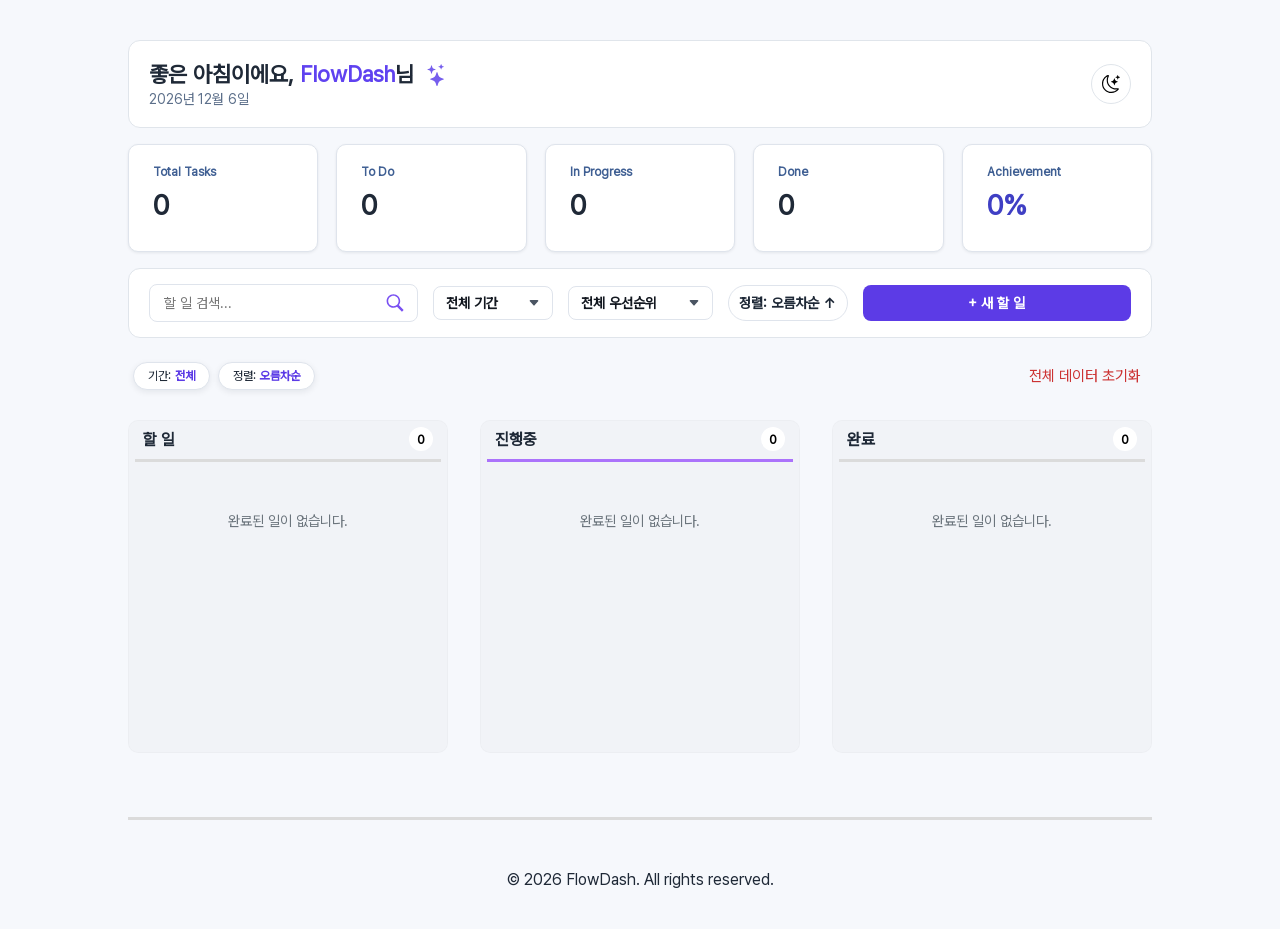
==== commit 76a218d2: "오타 및 정렬" ====
--- a/index.html
+++ b/index.html
@@ -111,8 +111,11 @@
             </div>
             <!-- 0711 조민호 현우님 부분 수정 작업 시작 -->
             <div class="date-div">
-              <select>
-                id="period-select" name="date-select" style="display: none" >
+              <select
+                id="period-select"
+                name="date-select"
+                style="display: none"
+              >
                 <option value="전체 기간" selected>전체 기간</option>
                 <option value="오늘">오늘</option>
                 <option value="최근 7일">최근 7일</option>
@@ -163,11 +166,10 @@
                 정렬: 오름차순 ↑
               </button>
             </div>
-            <!-- 0711 조민호 현우님 부분 수정 작업 끝 -->
-            <button type="button" class="add-work">+ 새 할 일</button>
           </div>
-        </div>
-
+          <!-- 0711 조민호 현우님 부분 수정 작업 끝 -->
+          <button type="button" class="add-work">+ 새 할 일</button>
+        </div>
         <!-- 0711 조민호 검색 칩 수정 작업 시작 -->
         <div class="prio-div">
           <div class="filter-chip-group">
--- a/base.css
+++ b/base.css
@@ -238,12 +238,12 @@
 .search-div {
   display: flex;
   align-items: center;
-  justify-content: flex-start;
+  justify-content: space-between;
   background-color: #ffffff;
   padding: 15px 20px;
   border-radius: 12px;
   border: 1px solid #e0e5eb;
-  gap: 12px;
+  gap: 15px;
   width: 100%;
   box-sizing: border-box;
   margin-bottom: 24px;
@@ -252,9 +252,38 @@
 .search-left-group {
   display: flex;
   align-items: center;
-  gap: 12px;
+  gap: 15px;
+  flex: 1.2;
+}
+
+.search-box {
+  display: flex;
+  align-items: center;
+  border: 1px solid #dfe4ec;
+  border-radius: 8px;
+  padding: 8px 12px;
+  background-color: #ffffff;
   flex: 1;
-  min-width: 0;
+}
+
+.search-box input[type="search"] {
+  border: 0;
+  font-size: 14px;
+  color: #1f2937;
+  width: 100%;
+  outline: none;
+  background: transparent;
+}
+
+.search-btn {
+  background: none;
+  border: none;
+  cursor: pointer;
+  font-size: 14px;
+  padding: 0;
+  display: flex;
+  align-items: center;
+  justify-content: center;
 }
 
 .search-box {
@@ -321,8 +350,6 @@
   align-items: center;
   justify-content: center;
   height: 35px;
-  white-space: nowrap;
-  flex-shrink: 0;
 }
 
 .prio-div {
@@ -517,8 +544,6 @@
   .add-work {
     width: 100%;
     margin-left: 0;
-    white-space: nowrap;
-    flex-shrink: 0;
   }
 }
 
@@ -541,8 +566,6 @@
   .date-div,
   .add-work {
     width: 100%;
-    white-space: nowrap;
-    flex-shrink: 0;
   }
 }
 
@@ -713,6 +736,14 @@
 .search-section .search-box:focus-within {
   border-color: #5c3be6;
   box-shadow: 0 0 0 1px #5c3be6;
+}
+
+body .custom-dropdown.is-active .dropdown-trigger,
+body.dark .custom-dropdown.is-active .dropdown-trigger,
+body.khaki .custom-dropdown.is-active .dropdown-trigger {
+  border: 2px solid #5c3be6;
+  padding-top: 7px;
+  padding-bottom: 7px;
 }
 
 .search-section .search-box:focus-within {
@@ -1289,6 +1320,7 @@
 .search-div,
 .search-box,
 .date-div select,
+.sort-toggle-btn,
 .todo-list,
 .in-progress-list,
 .done-list,
@@ -1299,6 +1331,7 @@
 .prio-btn,
 .search-chip,
 .theme-toggle-btn,
+.dropdown-trigger,
 .all-data-reset:hover {
   transition:
     background-color 0.3s ease,
@@ -1328,7 +1361,10 @@
 }
 
 .sort-toggle-btn:hover {
-  border-color: #7950f2;
+  border: 2px solid #5c3be6;
+  outline: none;
+  padding-top: 6px;
+  padding-bottom: 6px;
 }
 /* 0712 조민호 정렬 토글 버튼 끝 */
 
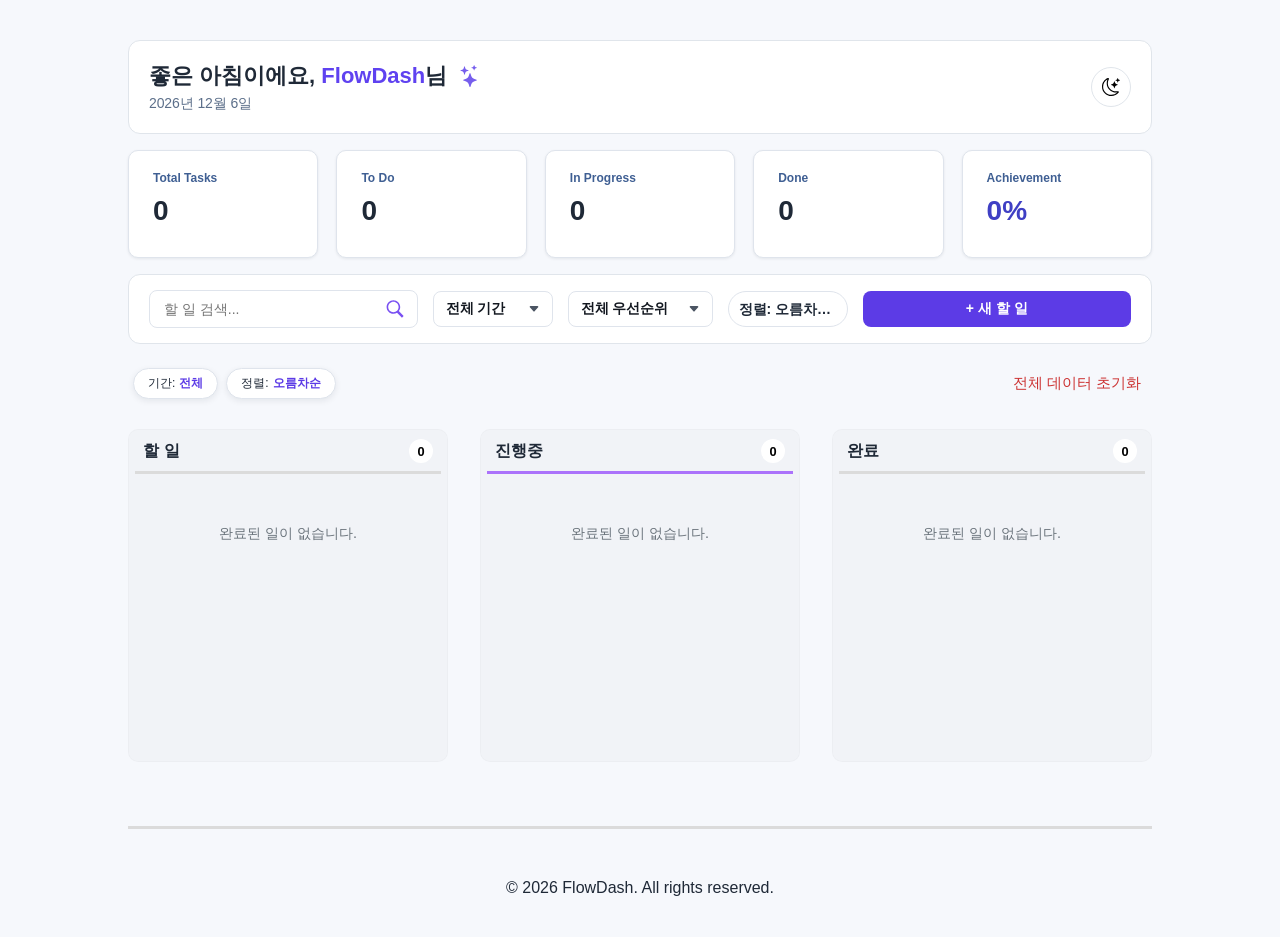
==== commit 09a47662: "라스트 코드 분리 및 성능 최적화 및 정리" ====
--- a/index.html
+++ b/index.html
@@ -20,7 +20,12 @@
           </h1>
           <p id="current-date" class="header-date"></p>
         </div>
-        <button id="theme-toggle" class="theme-toggle-btn" title="테마 변경">
+        <button
+          id="theme-toggle"
+          class="theme-toggle-btn"
+          title="테마 변경"
+          aria-label="라이트다크모드 전환"
+        >
           <svg
             xmlns="http://www.w3.org/2000/svg"
             width="18"
@@ -52,274 +57,332 @@
         </button>
       </div>
       <!-- 0708 정우석 헤더작업 끝 -->
-
-      <!-- 0708 조민호 통계대쉬보드 작업-->
-      <section class="stats-section" aria-label="Todo statistics">
-        <article class="stat-card">
-          <h3 class="stat-title">Total Tasks</h3>
-          <p class="stat-number" id="stat-total">0</p>
-        </article>
-
-        <article class="stat-card">
-          <h3 class="stat-title">To Do</h3>
-          <p class="stat-number" id="stat-todo">0</p>
-        </article>
-
-        <article class="stat-card">
-          <h3 class="stat-title">In Progress</h3>
-          <p class="stat-number" id="stat-doing">0</p>
-        </article>
-
-        <article class="stat-card">
-          <h3 class="stat-title">Done</h3>
-          <p class="stat-number" id="stat-done">0</p>
-        </article>
-
-        <article class="stat-card">
-          <h3 class="stat-title">Achievement</h3>
-          <p class="stat-number achievement" id="stat-achievement">0%</p>
-        </article>
-        <!-- 0708 조민호 통계대쉬보드 작업 끝 -->
-      </section>
-
-      <!-- 0708 정현우 서치부분 시작 -->
-      <!-- 0709 정현우 서치부분 (검색창 깨짐 > 수정중) -->
-      <section class="search-section">
-        <div class="search-div">
-          <div class="search-left-group">
-            <div class="search-box">
-              <input
-                id="todo-search-input"
-                type="search"
-                placeholder="할 일 검색..."
-              />
-              <button type="button" class="search-btn">
-                <svg
-                  xmlns="http://www.w3.org/2000/svg"
-                  x="0px"
-                  y="0px"
-                  width="20"
-                  height="20"
-                  viewBox="0 0 50 50"
-                  style="fill: #7950f2"
-                >
-                  <path
-                    d="M 21 3 C 11.601563 3 4 10.601563 4 20 C 4 29.398438 11.601563 37 21 37 C 24.355469 37 27.460938 36.015625 30.09375 34.34375 L 42.375 46.625 L 46.625 42.375 L 34.5 30.28125 C 36.679688 27.421875 38 23.878906 38 20 C 38 10.601563 30.398438 3 21 3 Z M 21 7 C 28.199219 7 34 12.800781 34 20 C 34 27.199219 28.199219 33 21 33 C 13.800781 33 8 27.199219 8 20 C 8 12.800781 13.800781 7 21 7 Z"
-                  ></path>
-                </svg>
+      <main>
+        <!-- 0708 조민호 통계대쉬보드 작업-->
+        <section class="stats-section" aria-label="Todo statistics">
+          <article class="stat-card">
+            <h2 class="stat-title">Total Tasks</h2>
+            <p class="stat-number" id="stat-total">0</p>
+          </article>
+
+          <article class="stat-card">
+            <h2 class="stat-title">To Do</h2>
+            <p class="stat-number" id="stat-todo">0</p>
+          </article>
+
+          <article class="stat-card">
+            <h2 class="stat-title">In Progress</h2>
+            <p class="stat-number" id="stat-doing">0</p>
+          </article>
+
+          <article class="stat-card">
+            <h2 class="stat-title">Done</h2>
+            <p class="stat-number" id="stat-done">0</p>
+          </article>
+
+          <article class="stat-card">
+            <h2 class="stat-title">Achievement</h2>
+            <p class="stat-number achievement" id="stat-achievement">0%</p>
+          </article>
+          <!-- 0708 조민호 통계대쉬보드 작업 끝 -->
+        </section>
+
+        <!-- 0708 정현우 서치부분 시작 -->
+        <!-- 0709 정현우 서치부분 (검색창 깨짐 > 수정중) -->
+        <section class="search-section">
+          <div class="search-div">
+            <div class="search-left-group">
+              <div class="search-box">
+                <input
+                  id="todo-search-input"
+                  type="search"
+                  placeholder="할 일 검색..."
+                />
+                <button
+                  type="button"
+                  class="search-btn"
+                  aria-label="글자로 검색"
+                >
+                  <svg
+                    xmlns="http://www.w3.org/2000/svg"
+                    x="0px"
+                    y="0px"
+                    width="20"
+                    height="20"
+                    viewBox="0 0 50 50"
+                    style="fill: #7950f2"
+                  >
+                    <path
+                      d="M 21 3 C 11.601563 3 4 10.601563 4 20 C 4 29.398438 11.601563 37 21 37 C 24.355469 37 27.460938 36.015625 30.09375 34.34375 L 42.375 46.625 L 46.625 42.375 L 34.5 30.28125 C 36.679688 27.421875 38 23.878906 38 20 C 38 10.601563 30.398438 3 21 3 Z M 21 7 C 28.199219 7 34 12.800781 34 20 C 34 27.199219 28.199219 33 21 33 C 13.800781 33 8 27.199219 8 20 C 8 12.800781 13.800781 7 21 7 Z"
+                    ></path>
+                  </svg>
+                </button>
+              </div>
+              <!-- 0711 조민호 현우님 부분 수정 작업 시작 -->
+              <div class="date-div">
+                <select
+                  id="period-select"
+                  name="date-select"
+                  style="display: none"
+                >
+                  <option value="전체 기간" selected>전체 기간</option>
+                  <option value="오늘">오늘</option>
+                  <option value="최근 7일">최근 7일</option>
+                </select>
+
+                <div class="custom-dropdown" id="custom-period-dropdown">
+                  <button
+                    type="button"
+                    class="dropdown-trigger"
+                    aria-label="기간으로 검색"
+                  >
+                    전체 기간
+                  </button>
+                  <ul class="dropdown-menu">
+                    <li data-value="전체 기간">전체 기간</li>
+                    <li data-value="오늘">오늘</li>
+                    <li data-value="최근 7일">최근 7일</li>
+                  </ul>
+                </div>
+
+                <div class="custom-dropdown" id="custom-priority-dropdown">
+                  <button
+                    type="button"
+                    class="dropdown-trigger"
+                    aria-label="우선순위 선택"
+                  >
+                    전체 우선순위
+                  </button>
+                  <ul class="dropdown-menu">
+                    <li data-value="전체 우선순위" class="default-option">
+                      전체 우선순위
+                    </li>
+                    <li data-value="낮음">낮음</li>
+                    <li data-value="중간">중간</li>
+                    <li data-value="높음">높음</li>
+                  </ul>
+                </div>
+
+                <select
+                  id="priority-select"
+                  name="prio-select"
+                  style="display: none"
+                >
+                  <option value="전체 우선순위" selected>전체 우선순위</option>
+                  <option value="낮음">낮음</option>
+                  <option value="중간">중간</option>
+                  <option value="높음">높음</option>
+                </select>
+
+                <button
+                  type="button"
+                  id="sort-toggle-btn"
+                  class="sort-toggle-btn"
+                  data-sort="asc"
+                  aria-label="오름차순 내림차순 정렬"
+                >
+                  정렬: 오름차순 ↑
+                </button>
+              </div>
+            </div>
+            <!-- 0711 조민호 현우님 부분 수정 작업 끝 -->
+            <button type="button" class="add-work">+ 새 할 일</button>
+          </div>
+          <!-- 0711 조민호 검색 칩 수정 작업 시작 -->
+          <div class="prio-div">
+            <div class="filter-chip-group">
+              <button
+                type="button"
+                class="prio-btn"
+                id="period-chip"
+                aria-label="기간 선택 표시"
+              >
+                기간: <span id="period-chip-text">전체</span>
+              </button>
+
+              <button
+                type="button"
+                class="prio-btn"
+                id="sort-chip"
+                aria-label="오름차순 내림차순 표시"
+              >
+                정렬: <span id="sort-chip-text">오름차순</span>
+              </button>
+
+              <button
+                type="button"
+                class="search-chip is-hidden"
+                id="search-chip"
+                aria-label="글자로 검색 표시"
+              >
+                검색: <span id="search-chip-text"></span>
+              </button>
+
+              <button
+                type="button"
+                class="prio-btn is-hidden"
+                id="priority-chip"
+                aria-label="우선순위 표시"
+              >
+                우선순위: <span id="priority-chip-text"></span>
               </button>
             </div>
-            <!-- 0711 조민호 현우님 부분 수정 작업 시작 -->
-            <div class="date-div">
-              <select
-                id="period-select"
-                name="date-select"
-                style="display: none"
-              >
-                <option value="전체 기간" selected>전체 기간</option>
-                <option value="오늘">오늘</option>
-                <option value="최근 7일">최근 7일</option>
-              </select>
-
-              <div class="custom-dropdown" id="custom-period-dropdown">
-                <button type="button" class="dropdown-trigger">
-                  전체 기간
-                </button>
-                <ul class="dropdown-menu">
-                  <li data-value="전체 기간">전체 기간</li>
-                  <li data-value="오늘">오늘</li>
-                  <li data-value="최근 7일">최근 7일</li>
-                </ul>
-              </div>
-
-              <div class="custom-dropdown" id="custom-priority-dropdown">
-                <button type="button" class="dropdown-trigger">
-                  전체 우선순위
-                </button>
-                <ul class="dropdown-menu">
-                  <li data-value="전체 우선순위" class="default-option">
-                    전체 우선순위
-                  </li>
-                  <li data-value="낮음">낮음</li>
-                  <li data-value="중간">중간</li>
-                  <li data-value="높음">높음</li>
-                </ul>
-              </div>
-
-              <select
-                id="priority-select"
-                name="prio-select"
-                style="display: none"
-              >
-                <option value="전체 우선순위" selected>전체 우선순위</option>
-                <option value="낮음">낮음</option>
-                <option value="중간">중간</option>
-                <option value="높음">높음</option>
-              </select>
-
-              <button
-                type="button"
-                id="sort-toggle-btn"
-                class="sort-toggle-btn"
-                data-sort="asc"
-              >
-                정렬: 오름차순 ↑
-              </button>
-            </div>
-          </div>
-          <!-- 0711 조민호 현우님 부분 수정 작업 끝 -->
-          <button type="button" class="add-work">+ 새 할 일</button>
-        </div>
-        <!-- 0711 조민호 검색 칩 수정 작업 시작 -->
-        <div class="prio-div">
-          <div class="filter-chip-group">
-            <button type="button" class="prio-btn" id="period-chip">
-              기간: <span id="period-chip-text">전체</span>
-            </button>
-
-            <button type="button" class="prio-btn" id="sort-chip">
-              정렬: <span id="sort-chip-text">오름차순</span>
-            </button>
 
             <button
               type="button"
-              class="search-chip is-hidden"
-              id="search-chip"
+              class="all-data-reset"
+              aria-label="전체 데이터 초기화 버튼"
             >
-              검색: <span id="search-chip-text"></span>
-            </button>
-
-            <button type="button" class="prio-btn is-hidden" id="priority-chip">
-              우선순위: <span id="priority-chip-text"></span>
+              전체 데이터 초기화
             </button>
           </div>
-
-          <button type="button" class="all-data-reset">
-            전체 데이터 초기화
-          </button>
-        </div>
-        <!-- 0711 조민호 검색 칩 수정 작업 끝 -->
-        <dialog class="new-dial">
-          <form method="dialog" class="add-dial">
-            <h2>새 할 일</h2>
-            <span id="title-error" class="title-error-msg"
-              >내용을 입력하세요</span
-            >
-            <div class="title-dial">
-              <label>제목*</label>
-              <input
-                class="title-input"
-                ,
-                type="text"
-                placeholder="할 일을 입력하세요..."
-              />
+          <!-- 0711 조민호 검색 칩 수정 작업 끝 -->
+          <dialog class="new-dial">
+            <form method="dialog" class="add-dial">
+              <h2>새 할 일</h2>
+              <span id="title-error" class="title-error-msg"
+                >내용을 입력하세요</span
+              >
+              <div class="title-dial">
+                <label for="title-name">제목*</label>
+                <input
+                  id="title-input-msg"
+                  class="title-input"
+                  type="text"
+                  placeholder="할 일을 입력하세요..."
+                />
+              </div>
+
+              <div class="text-dial">
+                <label for="content-msg">내용</label>
+                <input
+                  id="content-input-msg"
+                  class="content-input"
+                  type="text"
+                  placeholder="내용을 입력하세요..."
+                />
+              </div>
+
+              <div class="date-dial">
+                <label for="finish-date">마감일</label>
+                <input id="date-input-msg" class="date-input" type="date" />
+              </div>
+
+              <div class="prio-dial">
+                <label for="rank">우선순위</label>
+                <div class="radio-group">
+                  <input
+                    type="radio"
+                    id="prio-high"
+                    name="priority"
+                    value="높음"
+                  />
+                  <label for="prio-high" class="label-high">높음</label>
+
+                  <input
+                    type="radio"
+                    id="prio-mid"
+                    name="priority"
+                    value="중간"
+                  />
+                  <label for="prio-mid" class="label-mid">중간</label>
+                  <input
+                    type="radio"
+                    id="prio-low"
+                    name="priority"
+                    value="낮음"
+                    checked
+                  />
+                  <label for="prio-low" class="label-low">낮음</label>
+                </div>
+              </div>
+
+              <div class="status-dial">
+                <label for="current-status">상태</label>
+                <select>
+                  <option>할 일</option>
+                  <option>진행중</option>
+                  <option>완료</option>
+                </select>
+              </div>
+
+              <div class="dial-btn">
+                <button
+                  type="button"
+                  class="dial-cancle-btn"
+                  aria-label="취소 버튼"
+                >
+                  취소
+                </button>
+                <button
+                  type="submit"
+                  class="dial-add-btn"
+                  aria-label="추가하기 버튼"
+                >
+                  추가하기
+                </button>
+              </div>
+            </form>
+          </dialog>
+          <!-- 0714 조민호 삭제 확인 문구 시작 -->
+          <dialog class="delete-dial">
+            <div class="delete-dial-box">
+              <h2 id="delete-modal-title">할 일 삭제</h2>
+              <p id="delete-modal-message">
+                이 할 일을 정말로 삭제하시겠습니까?<br />
+                삭제한 할 일은 복구할 수 없습니다.
+              </p>
+              <div class="delete-dial-btn">
+                <button
+                  type="button"
+                  class="delete-cancel-btn"
+                  aria-label="취소 버튼"
+                >
+                  취소
+                </button>
+                <button
+                  type="button"
+                  class="delete-confirm-btn"
+                  aria-label="삭제 버튼"
+                >
+                  삭제
+                </button>
+              </div>
             </div>
-
-            <div class="text-dial">
-              <label>내용</label>
-              <input
-                class="content-input"
-                ,
-                type="text"
-                placeholder="내용을 입력하세요..."
-              />
-            </div>
-
-            <div class="date-dial">
-              <label>마감일</label>
-              <input class="date-input" , type="date" />
-            </div>
-
-            <div class="prio-dial">
-              <label>우선순위</label>
-              <div class="radio-group">
-                <input
-                  type="radio"
-                  id="prio-high"
-                  name="priority"
-                  value="높음"
-                />
-                <label for="prio-high" class="label-high">높음</label>
-
-                <input
-                  type="radio"
-                  id="prio-mid"
-                  name="priority"
-                  value="중간"
-                />
-                <label for="prio-mid" class="label-mid">중간</label>
-                <input
-                  type="radio"
-                  id="prio-low"
-                  name="priority"
-                  value="낮음"
-                  checked
-                />
-                <label for="prio-low" class="label-low">낮음</label>
-              </div>
-            </div>
-
-            <div class="status-dial">
-              <label>상태</label>
-              <select>
-                <option>할 일</option>
-                <option>진행중</option>
-                <option>완료</option>
-              </select>
-            </div>
-
-            <div class="dial-btn">
-              <button type="button" class="dial-cancle-btn">취소</button>
-              <button type="submit" class="dial-add-btn">추가하기</button>
-            </div>
-          </form>
-        </dialog>
-        <!-- 0714 조민호 삭제 확인 문구 시작 -->
-        <dialog class="delete-dial">
-          <div class="delete-dial-box">
-            <h2 id="delete-modal-title">할 일 삭제</h2>
-            <p id="delete-modal-message">
-              이 할 일을 정말로 삭제하시겠습니까?<br />
-              삭제한 할 일은 복구할 수 없습니다.
-            </p>
-            <div class="delete-dial-btn">
-              <button type="button" class="delete-cancel-btn">취소</button>
-              <button type="button" class="delete-confirm-btn">삭제</button>
-            </div>
+          </dialog>
+          <!-- 0714 조민호 삭제 확인 문구 끝 -->
+        </section>
+        <!-- 0708 정현우 서치부분 끝-->
+        <!-- 0709 정현우 서치부분 (검색창 깨짐 > 수정중) -->
+
+        <!--07/08 최우원 시작-->
+        <section class="todo_section">
+          <div class="todo-list">
+            <h3 class="title">
+              할 일
+              <span class="todo-count">0</span>
+            </h3>
+            <div class="todo-items"></div>
+            <p class="hidden-message">완료된 일이 없습니다.</p>
           </div>
-        </dialog>
-        <!-- 0714 조민호 삭제 확인 문구 끝 -->
-      </section>
-      <!-- 0708 정현우 서치부분 끝-->
-      <!-- 0709 정현우 서치부분 (검색창 깨짐 > 수정중) -->
-
-      <!--07/08 최우원 시작-->
-      <section class="todo_section">
-        <div class="todo-list">
-          <h2 class="title">
-            할 일
-            <span class="todo-count">0</span>
-          </h2>
-          <div class="todo-items"></div>
-          <p class="hidden-message">완료된 일이 없습니다.</p>
-        </div>
-        <div class="in-progress-list">
-          <h2 class="title">
-            진행중
-            <span class="in-progress-count">0</span>
-          </h2>
-          <div class="in-progress-items"></div>
-          <p class="hidden-message">완료된 일이 없습니다.</p>
-        </div>
-        <div class="done-list">
-          <h2 class="title">
-            완료
-            <span class="done-count">0</span>
-          </h2>
-          <div class="done-items"></div>
-          <p class="hidden-message">완료된 일이 없습니다.</p>
-        </div>
-      </section>
+          <div class="in-progress-list">
+            <h3 class="title">
+              진행중
+              <span class="in-progress-count">0</span>
+            </h3>
+            <div class="in-progress-items"></div>
+            <p class="hidden-message">완료된 일이 없습니다.</p>
+          </div>
+          <div class="done-list">
+            <h3 class="title">
+              완료
+              <span class="done-count">0</span>
+            </h3>
+            <div class="done-items"></div>
+            <p class="hidden-message">완료된 일이 없습니다.</p>
+          </div>
+        </section>
+      </main>
       <footer>&copy; 2026 FlowDash. All rights reserved.</footer>
       <!--07/08 최우원 끝-->
     </div>
@@ -332,7 +395,7 @@
           <span class="todo_card_delete">X</span>
         </div>
 
-        <h3 class="todo-card__title-text"></h3>
+        <h5 class="todo-card__title-text"></h5>
 
         <p class="todo-card__content-text"></p>
 
@@ -353,5 +416,8 @@
     <!--07/10 최우원 끝-->
 
     <script defer src="app.js"></script>
+    <script defer src="nickName.js"></script>
+    <script defer src="arrayFilter.js"></script>
+    <script defer src="dropDown.js"></script>
   </body>
 </html>
--- a/base.css
+++ b/base.css
@@ -1,30 +1,29 @@
 @font-face {
-  font-family: "PretendardVariable";
-  src: url("./fonts/PretendardVariable.ttf") format("truetype");
+  font-family: "Noto Sans KR";
+  src: url("/fonts/NotoSansKR-Regular.woff2") format("woff2");
   font-weight: normal;
   font-style: normal;
+  font-display: swap;
 }
 
 body {
   margin: 0;
-
-  background-color: #e0e5eb;
   font-family: "PretendardVariable", Arial, sans-serif;
-  color: #131820;
-
-  background-color: #e0e5eb;
   font-family: Arial, sans-serif;
-  color: #131820;
-
   background-color: #f6f8fc;
-  font-family: "PretendardVariable", Arial, sans-serif;
   color: #1f2937;
+  transition:
+    background-color 0.3s ease,
+    color 0.3s ease;
+}
+
+.add-willchange {
+  will-change: transform;
 }
 
 /* 0708 정우석*/
 .container {
   max-width: 1200px;
-  /*width: 100%;*/
   width: 80%;
   margin: 40px auto;
 }
@@ -34,7 +33,6 @@
   justify-content: space-between;
   align-items: center;
   background-color: #fff;
-  /*padding: 22px;*/
   padding: 20px;
   border-radius: 12px;
   border: 1px solid #e0e5eb;
@@ -80,15 +78,6 @@
 /* 0708 정우석 헤더 작업 끝*/
 
 /* 0711 정우석 다크모드 추가 */
-body {
-  margin: 0;
-  background-color: #f6f8fc;
-  font-family: "PretendardVariable", Arial, sans-serif;
-  color: #1f2937;
-  transition:
-    background-color 0.3s ease,
-    color 0.3s ease;
-}
 
 .theme-toggle-btn .bi-sun-fill,
 .theme-toggle-btn .bi-moon-stars {
@@ -155,12 +144,10 @@
   display: grid;
   grid-template-columns: repeat(5, 1fr);
   gap: 18px;
-  /*padding: 16px 24px;*/
   padding: 16px 0;
 }
 
 .stat-card {
-  /*min-height: 86px;*/
   height: 12vh;
   padding: 20px 24px;
   background-color: #ffffff;
@@ -196,9 +183,7 @@
 
 @media (min-width: 320px) and (max-width: 768px) {
   .stats-section {
-    /*grid-template-columns: 1fr;*/
     grid-template-columns: repeat(2, 1fr);
-    /*padding: 12px;*/
     padding: 12px 0 12px;
     gap: 12px;
   }
@@ -214,7 +199,6 @@
   }
 
   .stat-card:last-child {
-    /*grid-column: span 2;*/
     grid-column: span 1;
   }
 }
@@ -254,36 +238,6 @@
   align-items: center;
   gap: 15px;
   flex: 1.2;
-}
-
-.search-box {
-  display: flex;
-  align-items: center;
-  border: 1px solid #dfe4ec;
-  border-radius: 8px;
-  padding: 8px 12px;
-  background-color: #ffffff;
-  flex: 1;
-}
-
-.search-box input[type="search"] {
-  border: 0;
-  font-size: 14px;
-  color: #1f2937;
-  width: 100%;
-  outline: none;
-  background: transparent;
-}
-
-.search-btn {
-  background: none;
-  border: none;
-  cursor: pointer;
-  font-size: 14px;
-  padding: 0;
-  display: flex;
-  align-items: center;
-  justify-content: center;
 }
 
 .search-box {
@@ -356,28 +310,33 @@
   display: flex;
   align-items: center;
   justify-content: space-between;
-  margin-top: 0px;
-  margin-bottom: 24px;
+  gap: 12px;
+  margin-top: 15px;
   padding: 0 5px;
 }
 
-.prio-btn {
+.prio-btn,
+.search-chip {
+  display: inline-flex;
+  align-items: center;
+  gap: 4px;
   background-color: #ffffff;
   border: 1px solid #dfe4ec;
   border-radius: 20px;
   padding: 6px 14px;
   font-size: 12px;
   color: #1f2937;
-  cursor: pointer;
+  cursor: default;
+  box-shadow: 0 2px 6px rgba(15, 23, 42, 0.08);
 }
 
 dialog.new-dial {
   border: 1px solid #e0e5eb;
-  border-radius: 16px;
-  box-shadow: 0 10px 25px rgba(0, 0, 0, 0.05);
-  padding: 28px;
+  border-radius: 12px;
+  box-shadow: 0 4px 16px rgba(0, 0, 0, 0.08);
+  padding: 24px;
   width: 100%;
-  max-width: 440px;
+  max-width: 400px;
   background-color: #ffffff;
 }
 
@@ -388,13 +347,13 @@
 .add-dial {
   display: flex;
   flex-direction: column;
-  gap: 20px;
+  gap: 16px;
 }
 
 .add-dial h2 {
   margin: 0 0 4px 0;
-  font-size: 22px;
-  font-weight: 700;
+  font-size: 20px;
+  font-weight: bold;
   color: #1f2937;
 }
 
@@ -440,15 +399,6 @@
   padding-right: 40px;
 }
 
-.radio-group {
-  display: flex;
-  gap: 10px;
-}
-
-.radio-group input[type="radio"] {
-  display: none;
-}
-
 .radio-group label {
   flex: 1;
   text-align: center;
@@ -490,33 +440,6 @@
   border-color: #059669;
 }
 
-.dial-btn {
-  display: flex;
-  justify-content: flex-end;
-  gap: 12px;
-  margin-top: 10px;
-}
-
-.dial-cancle-btn,
-.dial-add-btn {
-  padding: 12px 20px;
-  border-radius: 10px;
-  font-size: 14px;
-  font-weight: 600;
-  cursor: pointer;
-  border: none;
-}
-
-.dial-cancle-btn {
-  background-color: #f3f4f6;
-  color: #4b5563;
-}
-
-.dial-add-btn {
-  background-color: #7950f2;
-  color: #ffffff;
-}
-
 @media (max-width: 768px) {
   .search-div {
     flex-direction: column;
@@ -597,53 +520,10 @@
   }
 }
 
-dialog.new-dial {
-  border: 1px solid #e0e5eb;
-  border-radius: 12px;
-  box-shadow: 0 4px 16px rgba(0, 0, 0, 0.08);
-  padding: 24px;
-  width: 100%;
-  max-width: 400px;
-  background-color: #ffffff;
-}
-
 dialog.new-dial::backdrop {
   background-color: rgba(0, 0, 0, 0.4);
 }
-
-.add-dial {
-  display: flex;
-  flex-direction: column;
-  gap: 16px;
-}
-
-.add-dial h2 {
-  margin: 0 0 4px 0;
-  font-size: 20px;
-  font-weight: bold;
-  color: #1f2937;
-}
-
-.title-dial,
-.content-dial,
-.date-dial,
-.prio-dial,
-.dial-dial {
-  display: flex;
-  flex-direction: column;
-  gap: 8px;
-}
-
-.date-dial {
-  display: flex;
-}
-
-.add-dial label {
-  font-size: 14px;
-  font-weight: 600;
-  color: #4b5563;
-}
-
+/*
 .add-dial input[type="text"],
 .add-dial input[type="date"],
 .add-dial textarea {
@@ -656,7 +536,7 @@
   color: #1f2937;
   background-color: #ffffff;
   outline: none;
-}
+}*/
 
 .add-dial textarea {
   resize: none;
@@ -746,21 +626,7 @@
   padding-bottom: 7px;
 }
 
-.search-section .search-box:focus-within {
-  border-color: #5c3be6;
-  box-shadow: 0 0 0 1px #5c3be6;
-}
-
-body .custom-dropdown.is-active .dropdown-trigger,
-body.dark .custom-dropdown.is-active .dropdown-trigger,
-body.khaki .custom-dropdown.is-active .dropdown-trigger {
-  border: 2px solid #5c3be6;
-  padding-top: 7px;
-  padding-bottom: 7px;
-}
-
 .add-dial input[type="text"]:focus,
-.add-dial textarea:focus,
 .add-dial select:focus {
   border: 2px solid #5c3be6;
   outline: none;
@@ -815,6 +681,7 @@
 .todo-card:hover {
   box-shadow: 0 0 8px #7a68fc;
   transform: translateY(-1px);
+  will-change: transform;
 }
 
 .todo-card:hover .todo_card_delete {
@@ -823,7 +690,8 @@
 }
 
 .todo-card__title-text {
-  margin-bottom: 6px;
+  margin-top: 6px;
+  margin-bottom: 0;
   font-size: 15px;
   font-weight: bold;
 }
@@ -932,10 +800,8 @@
 .todo_section {
   display: flex;
   flex-wrap: nowrap;
-  /*justify-content: center;*/
   justify-content: space-between;
   gap: 2rem;
-  /*height: 60vh;*/
   margin-bottom: 4rem;
 }
 
@@ -960,13 +826,15 @@
   align-items: center;
   border-bottom: 3px solid #dbdbdb;
   padding: 0 0.6vw 0.6vw;
+  margin-top: 3px;
+  margin-bottom: 0;
 }
 
 .in-progress-list .title {
   border-bottom: 3px solid #ab72fb;
 }
 
-h2 {
+h3 {
   font-size: 1rem;
 }
 
@@ -1026,30 +894,6 @@
 }
 /* 07/10 최우원 작업 끝 */
 /* 0710 조민호 검색 칩 시작 */
-
-.prio-div {
-  display: flex;
-  align-items: center;
-  justify-content: flex-start;
-  gap: 10px;
-  margin-top: 15px;
-  padding: 0 5px;
-}
-
-.search-chip {
-  display: inline-flex;
-  align-items: center;
-  gap: 4px;
-  background-color: #ffffff;
-  border: 1px solid #dfe4ec;
-  border-radius: 20px;
-  padding: 6px 14px;
-  font-size: 12px;
-  color: #1f2937;
-  cursor: default;
-  box-shadow: 0 2px 6px rgba(15, 23, 42, 0.08);
-}
-
 /* 검색어 부분 강조 */
 .search-chip #search-chip-text {
   color: #5c3be6;
@@ -1161,35 +1005,11 @@
 /* 0711 정우석 다크모드 작업 끝 */
 
 /* 0711 조민호 필터 칩 개선 작업 시작 */
-.prio-div {
-  display: flex;
-  align-items: center;
-  justify-content: space-between;
-  gap: 12px;
-  margin-top: 15px;
-  padding: 0 5px;
-}
-
 .filter-chip-group {
   display: flex;
   align-items: center;
   flex-wrap: wrap;
   gap: 8px;
-}
-
-.prio-btn,
-.search-chip {
-  display: inline-flex;
-  align-items: center;
-  gap: 4px;
-  background-color: #ffffff;
-  border: 1px solid #dfe4ec;
-  border-radius: 20px;
-  padding: 6px 14px;
-  font-size: 12px;
-  color: #1f2937;
-  cursor: default;
-  box-shadow: 0 2px 6px rgba(15, 23, 42, 0.08);
 }
 
 .search-chip span,
@@ -1218,6 +1038,7 @@
   pointer-events: auto;
   background-color: #ece3e3;
   cursor: pointer;
+  will-change: transform;
 }
 
 body.dark .all-data-reset:hover {
@@ -1225,6 +1046,7 @@
   pointer-events: auto;
   background-color: #9d9a9a;
   cursor: pointer;
+  will-change: transform;
 }
 
 @media (max-width: 768px) {
@@ -1675,6 +1497,7 @@
 /* 0714 정우석 커스텀 드롭다운 끝 */
 
 /* 0715 조민호 삭제 확인 문구 애니메이션 시작 */
+
 dialog.delete-dial[open] {
   animation: deleteModalSlideUp 0.18s ease-out forwards;
 }
@@ -1819,6 +1642,22 @@
     opacity: 0;
   }
 }
+
+/* 7/15 최우원 prefers-reduced-motion 추가 시작*/
+@media (prefers-reduced-motion: reduce) {
+  dialog.delete-dial[open],
+  dialog.delete-dial[open]::backdrop,
+  dialog.delete-dial.closing,
+  dialog.delete-dial.closing::backdrop,
+  dialog.new-dial[open]:not(.closing),
+  dialog.new-dial[open]:not(.closing)::backdrop,
+  dialog.new-dial.closing,
+  dialog.new-dial.closing::backdrop {
+    animation-duration: 0s;
+  }
+}
+/* 7/15 최우원 prefers-reduced-motion 추가 끝 */
+
 /* 0715 조민호 새 할 일/수정 모달 애니메이션 끝 */
 /* 0715 조민호 검색 영역 반응형 정리 시작 */
 @media (min-width: 769px) {
